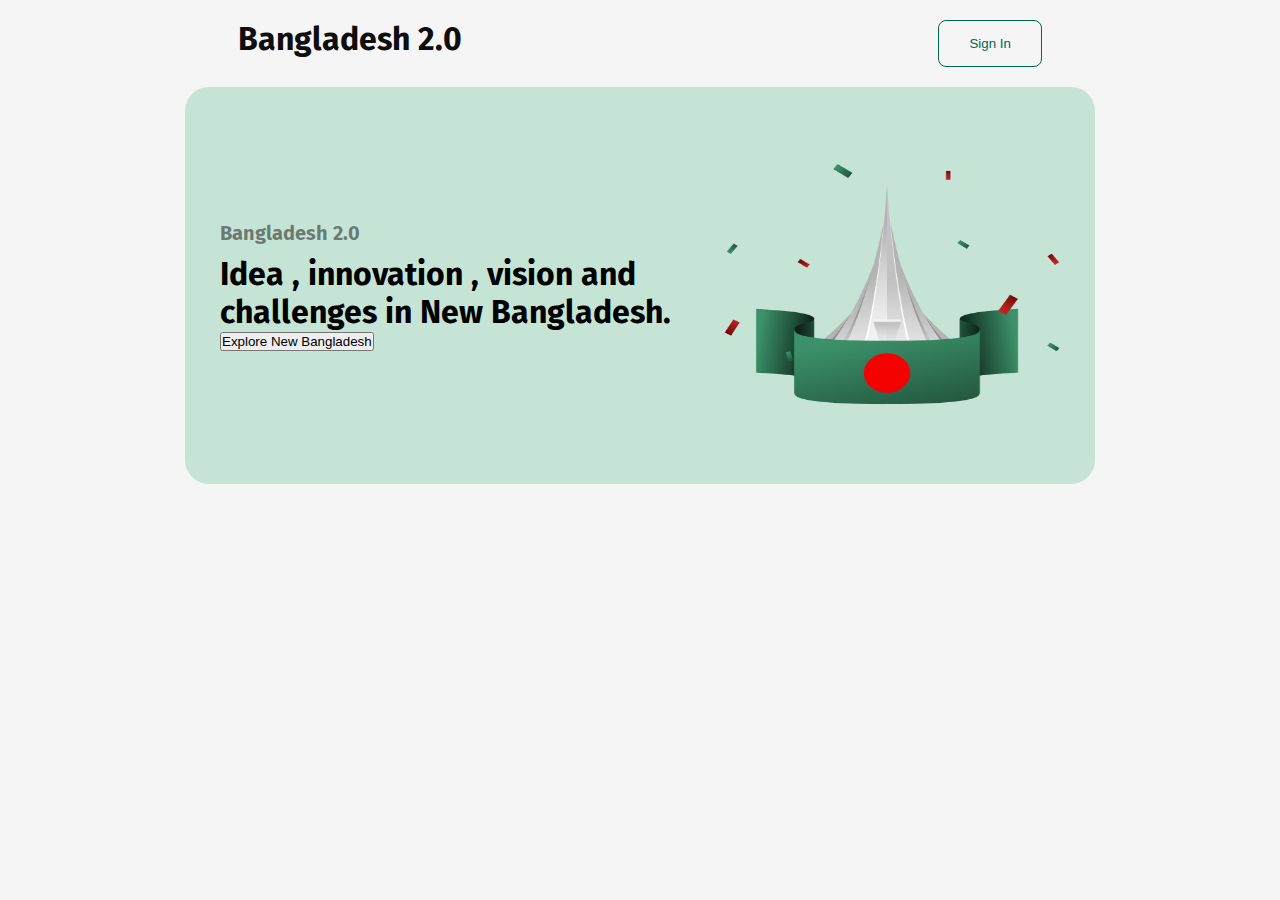
==== File/index.html @ eed5c561 "hero update" ====
<!DOCTYPE html>
<html lang="en">
<head>
  <meta charset="UTF-8">
  <meta name="viewport" content="width=device-width, initial-scale=1.0">
  <title>Bangladesh 2.0</title>
  <link rel="stylesheet" href="style.css">
</head>
<body>
  <nav>
    <div class="myNavbar">
      <h1> Bangladesh 2.0</h1>
      <button>Sign In</button>
    </div>

  </nav>
  <!-- Hero Section  -->
  <section >
    <div class="heromain">
      <!-- Part-1  -->
      <div class="hero_sec1">
        <h4>Bangladesh 2.0</h4>
        <h1>Idea , innovation ,
          vision and challenges in New Bangladesh.</h1>
        <button>Explore New Bangladesh</button>

      </div>
      <!-- Part-2  -->
      <div class="hero_sec2">
        <img class="hero_pic" src="../assets/hero.png" alt="">
      </div>
    </div>
  </section>
</body>
</html>
---- File/style.css ----
@import url('https://fonts.googleapis.com/css2?family=Fira+Sans:ital,wght@0,100;0,200;0,300;0,400;0,500;0,600;1,100;1,200;1,300;1,400;1,500;1,600&display=swap');

*{
  padding: 0px;
  margin: 0px;
}
body{
  background-color: #f5f5f5;
  font-family: "Fira Sans", serif;
}
section{
  margin: 0 auto;
  /* width: 910px;
  height: 400px; */
 
}

.myNavbar{
  display: flex;
  justify-content: space-around;
  flex-wrap: wrap;
  margin-top: 20px;
  margin-bottom: 20px;
}
.myNavbar h1{
  color: #0e0e0e;
  font-family: Fira Sans;
  font-size: 32px;
  font-weight: 700;
  line-height: 38px;
  
}
.myNavbar button{
  color: #006a50;
  background-color: #f5f5f5;
  padding: 15px 30px 15px 30px;
  border: 1px solid #006a50;
  border-radius: 8px;
  box-sizing: border-box;
}
.heromain{
  width: 910px;
  height: 397px;
  background-color: #c6e4d6;
  display: flex;
  margin: 0 auto;
  justify-content: space-around;
  align-items: center;
  border-radius: 24px;
  
}

.hero_sec1{
  padding: 35px;
}
.hero_sec1 h4{
  font-size: 20px;
  margin-bottom: 10px;
  color:#0E0E0E80;
}

.hero_sec2{
  width: ;
  padding-right: 35px;
}

.hero_pic{
  width: 336px;
  height: 240px;
}
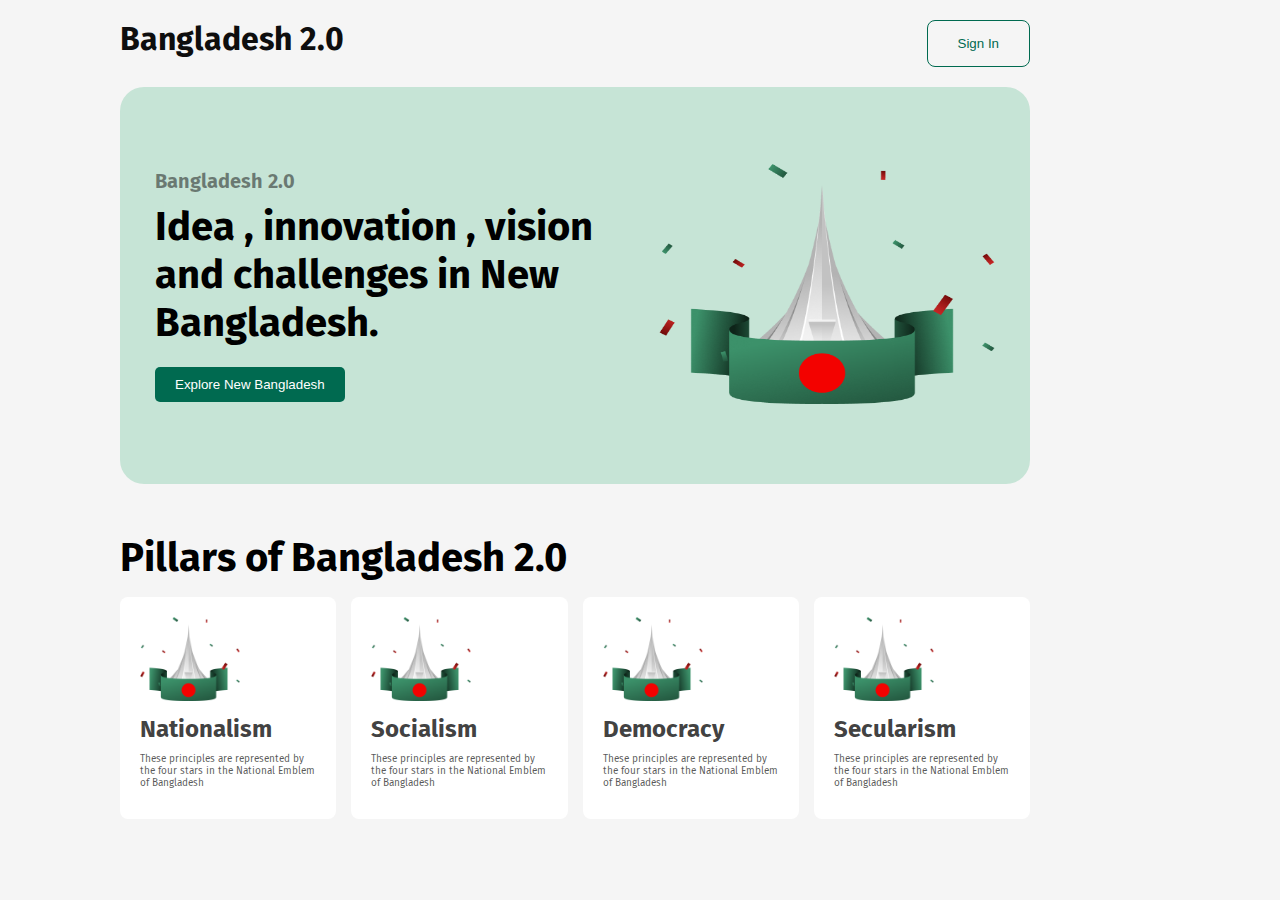
==== commit fbce615c: "Bangladesh Pillars Part Update" ====
--- a/File/index.html
+++ b/File/index.html
@@ -7,7 +7,7 @@
   <link rel="stylesheet" href="style.css">
 </head>
 <body>
-  <nav>
+  <nav class="main">
     <div class="myNavbar">
       <h1> Bangladesh 2.0</h1>
       <button>Sign In</button>
@@ -15,8 +15,8 @@
 
   </nav>
   <!-- Hero Section  -->
-  <section >
-    <div class="heromain">
+  <section class="main" >
+    <div class="hero_main">
       <!-- Part-1  -->
       <div class="hero_sec1">
         <h4>Bangladesh 2.0</h4>
@@ -31,5 +31,34 @@
       </div>
     </div>
   </section>
+   <!-- Pillars of bangladesh  -->
+    <section class="main">
+      <div class="main_pillars">
+        <h1>Pillars of Bangladesh 2.0</h1>
+        <div class="sub_pillars">
+          <div class="pillars1">
+            <div><img class="pillars_img" src="../assets/hero.png" alt=""></div>
+            <h2>Nationalism</h2>
+            <p>These principles are represented by the four stars in the National Emblem of Bangladesh</p>
+          </div>
+          <div class="pillars1">
+            <div><img class="pillars_img" src="../assets/hero.png" alt=""></div>
+            <h2>Socialism</h2>
+            <p>These principles are represented by the four stars in the National Emblem of Bangladesh</p>
+          </div>
+          <div class="pillars1">
+            <div><img class="pillars_img" src="../assets/hero.png" alt=""></div>
+            <h2>Democracy</h2>
+            <p>These principles are represented by the four stars in the National Emblem of Bangladesh</p>
+          </div>
+          <div class="pillars1">
+            <div><img class="pillars_img" src="../assets/hero.png" alt=""></div>
+            <h2>Secularism</h2>
+            <p>These principles are represented by the four stars in the National Emblem of Bangladesh</p>
+          </div>
+        </div>
+      </div>
+      
+    </section>
 </body>
 </html>--- a/File/style.css
+++ b/File/style.css
@@ -4,24 +4,26 @@
   padding: 0px;
   margin: 0px;
 }
+
 body{
   background-color: #f5f5f5;
   font-family: "Fira Sans", serif;
 }
-section{
-  margin: 0 auto;
-  /* width: 910px;
-  height: 400px; */
- 
+.main{
+  width: 910px;
+  height: auto;
+  margin-left: 120px;
+  margin-right: 120px;
 }
-
+/* Navbar aria */
 .myNavbar{
   display: flex;
-  justify-content: space-around;
+  justify-content: space-between;
   flex-wrap: wrap;
   margin-top: 20px;
   margin-bottom: 20px;
 }
+
 .myNavbar h1{
   color: #0e0e0e;
   font-family: Fira Sans;
@@ -30,6 +32,7 @@
   line-height: 38px;
   
 }
+
 .myNavbar button{
   color: #006a50;
   background-color: #f5f5f5;
@@ -38,7 +41,8 @@
   border-radius: 8px;
   box-sizing: border-box;
 }
-.heromain{
+/* Hero aria */
+.hero_main{
   width: 910px;
   height: 397px;
   background-color: #c6e4d6;
@@ -53,18 +57,76 @@
 .hero_sec1{
   padding: 35px;
 }
+
 .hero_sec1 h4{
   font-size: 20px;
   margin-bottom: 10px;
   color:#0E0E0E80;
 }
 
+.hero_sec1 h1{
+font-size: 40px;
+margin-bottom: 20px;
+}
+
+.hero_sec1 button{
+  padding: 10px 20px 10px 20px;
+  color: white;
+  background-color: #006A50;
+  border: none;
+  border-radius: 5px;
+}
+
 .hero_sec2{
-  width: ;
   padding-right: 35px;
 }
 
 .hero_pic{
   width: 336px;
   height: 240px;
+}
+/* Hero aria */
+.main_pillars{
+  margin-top:50px;
+  margin-bottom: 20px;
+  
+
+}
+.main_pillars h1{
+  font-size: 40px;
+  
+  /* margin-left: 232px; */
+
+}
+.pillars1{
+  background-color: #ffffff;
+  border-radius: 8px;
+  margin-top: 15px;
+  margin-bottom: 15px;
+  padding: 20px;
+ 
+}
+.pillars1 p{
+  color: rgba(14, 14, 14, 0.7);
+  font-size: 10px;
+  margin-bottom: 10px;
+  margin-top: 10px;
+  margin-bottom: 10px;
+}
+.pillars1 h2{
+  color: rgba(14, 14, 14, 0.8);
+  margin-bottom: 10px;
+  margin-top: 10px;
+}
+.pillars_img{
+  width: 100px;
+  height: auto;
+
+}
+.sub_pillars{
+  display: flex;
+  gap: 15px;
+  justify-content: center;
+  align-items: center ;
+  margin: 0 auto;
 }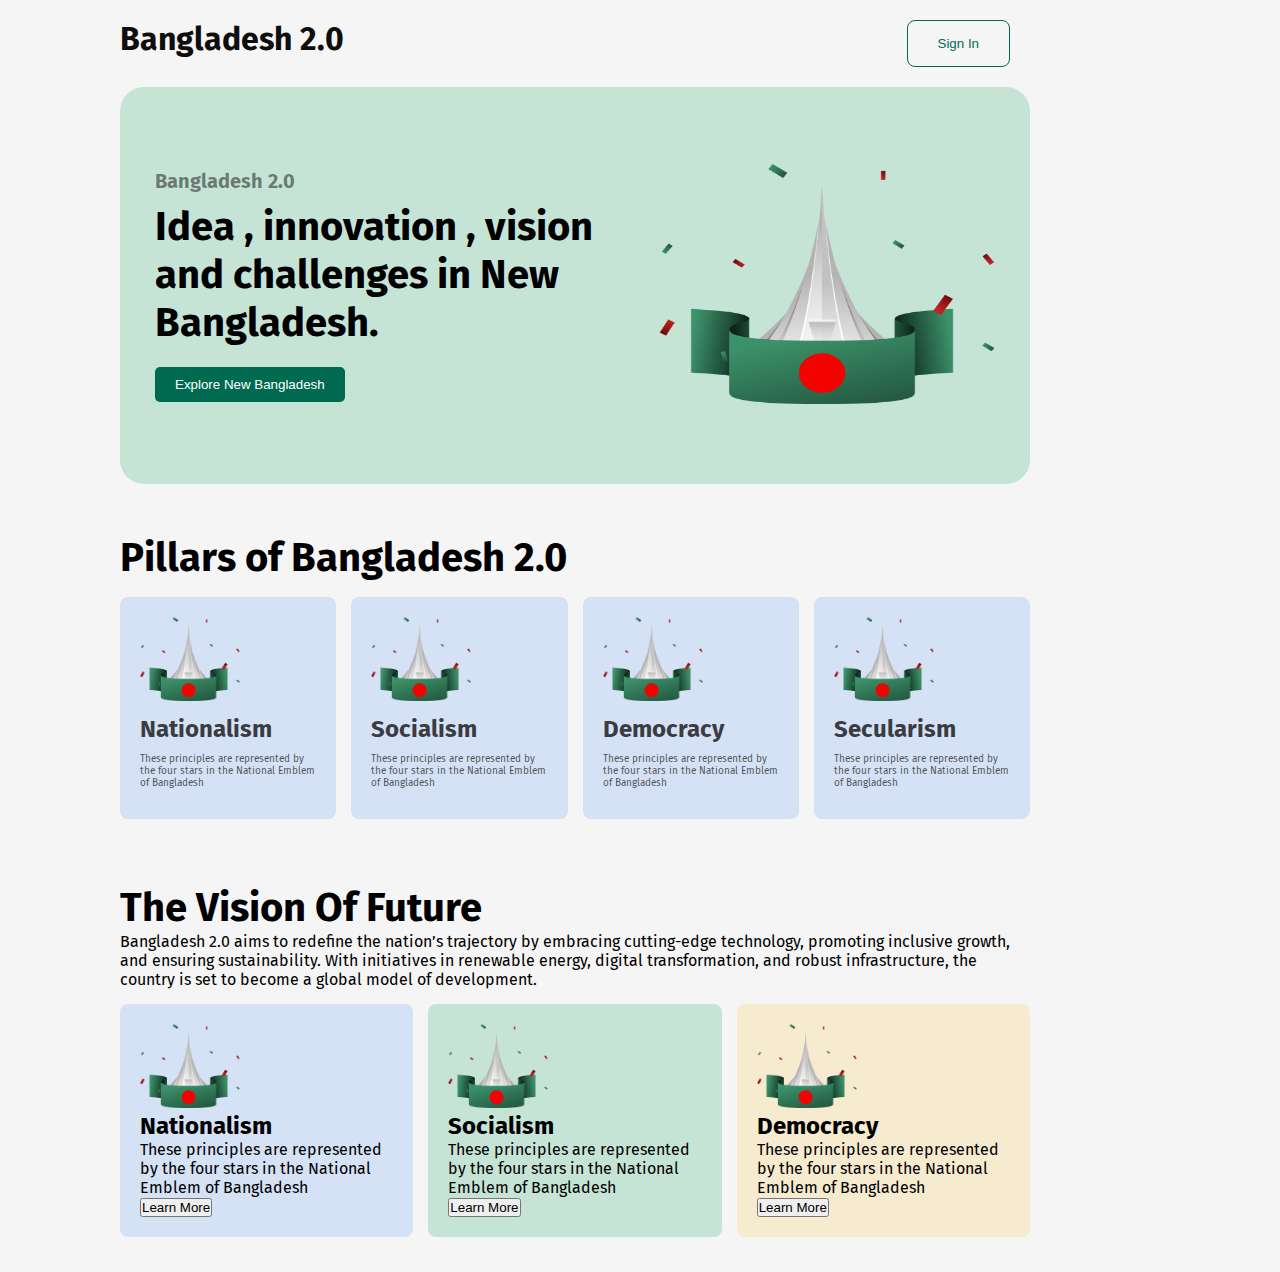
==== commit 67e351e1: "hover effect update" ====
--- a/File/index.html
+++ b/File/index.html
@@ -1,64 +1,129 @@
 <!DOCTYPE html>
 <html lang="en">
-<head>
-  <meta charset="UTF-8">
-  <meta name="viewport" content="width=device-width, initial-scale=1.0">
-  <title>Bangladesh 2.0</title>
-  <link rel="stylesheet" href="style.css">
-</head>
-<body>
-  <nav class="main">
-    <div class="myNavbar">
-      <h1> Bangladesh 2.0</h1>
-      <button>Sign In</button>
-    </div>
-
-  </nav>
-  <!-- Hero Section  -->
-  <section class="main" >
-    <div class="hero_main">
-      <!-- Part-1  -->
-      <div class="hero_sec1">
-        <h4>Bangladesh 2.0</h4>
-        <h1>Idea , innovation ,
-          vision and challenges in New Bangladesh.</h1>
-        <button>Explore New Bangladesh</button>
-
+  <head>
+    <meta charset="UTF-8" />
+    <meta name="viewport" content="width=device-width, initial-scale=1.0" />
+    <title>Bangladesh 2.0</title>
+    <link rel="stylesheet" href="style.css" />
+  </head>
+  <body>
+    <!-- Nav Section  -->
+    <nav class="main">
+      <div class="myNavbar">
+        <h1>Bangladesh 2.0</h1>
+        <button class="hover1">Sign In</button>
       </div>
-      <!-- Part-2  -->
-      <div class="hero_sec2">
-        <img class="hero_pic" src="../assets/hero.png" alt="">
+    </nav>
+    <!-- Hero Section  -->
+    <section class="main">
+      <div class="hero_main">
+        <!-- Part-1  -->
+        <div class="hero_sec1">
+          <h4>Bangladesh 2.0</h4>
+          <h1>Idea , innovation , vision and challenges in New Bangladesh.</h1>
+          <button class="hover2">Explore New Bangladesh</button>
+        </div>
+        <!-- Part-2  -->
+        <div class="hero_sec2">
+          <img class="hero_pic" src="../assets/hero.png" alt="" />
+        </div>
       </div>
-    </div>
-  </section>
-   <!-- Pillars of bangladesh  -->
+    </section>
+    <!-- Pillars of bangladesh  -->
     <section class="main">
       <div class="main_pillars">
         <h1>Pillars of Bangladesh 2.0</h1>
         <div class="sub_pillars">
           <div class="pillars1">
-            <div><img class="pillars_img" src="../assets/hero.png" alt=""></div>
+            <div>
+              <img class="pillars_img" src="../assets/hero.png" alt="" />
+            </div>
             <h2>Nationalism</h2>
-            <p>These principles are represented by the four stars in the National Emblem of Bangladesh</p>
+            <p>
+              These principles are represented by the four stars in the National
+              Emblem of Bangladesh
+            </p>
           </div>
           <div class="pillars1">
-            <div><img class="pillars_img" src="../assets/hero.png" alt=""></div>
+            <div>
+              <img class="pillars_img" src="../assets/hero.png" alt="" />
+            </div>
             <h2>Socialism</h2>
-            <p>These principles are represented by the four stars in the National Emblem of Bangladesh</p>
+            <p>
+              These principles are represented by the four stars in the National
+              Emblem of Bangladesh
+            </p>
           </div>
           <div class="pillars1">
-            <div><img class="pillars_img" src="../assets/hero.png" alt=""></div>
+            <div>
+              <img class="pillars_img" src="../assets/hero.png" alt="" />
+            </div>
             <h2>Democracy</h2>
-            <p>These principles are represented by the four stars in the National Emblem of Bangladesh</p>
+            <p>
+              These principles are represented by the four stars in the National
+              Emblem of Bangladesh
+            </p>
           </div>
           <div class="pillars1">
-            <div><img class="pillars_img" src="../assets/hero.png" alt=""></div>
+            <div>
+              <img class="pillars_img" src="../assets/hero.png" alt="" />
+            </div>
             <h2>Secularism</h2>
-            <p>These principles are represented by the four stars in the National Emblem of Bangladesh</p>
+            <p>
+              These principles are represented by the four stars in the National
+              Emblem of Bangladesh
+            </p>
           </div>
         </div>
       </div>
-      
     </section>
-</body>
-</html>+    <!-- Vision Part of bangladesh  -->
+    <section class="main">
+      <div class="main_pillars">
+        <h1>The Vision Of Future</h1>
+        <p>
+          Bangladesh 2.0 aims to redefine the nation’s trajectory by embracing
+          cutting-edge technology, promoting inclusive growth, and ensuring
+          sustainability. With initiatives in renewable energy, digital
+          transformation, and robust infrastructure, the country is set to
+          become a global model of development.
+        </p>
+        <div class="sub_pillars">
+          <div class="pillars2">
+            <div>
+              <img class="pillars_img" src="../assets/hero.png" alt="" />
+            </div>
+            <h2>Nationalism</h2>
+            <p>
+              These principles are represented by the four stars in the National
+              Emblem of Bangladesh
+            </p>
+            <button>Learn More</button>
+          </div>
+          <div class="pillars3">
+            <div>
+              <img class="pillars_img" src="../assets/hero.png" alt="" />
+            </div>
+            <h2>Socialism</h2>
+            <p>
+              These principles are represented by the four stars in the National
+              Emblem of Bangladesh
+            </p>
+            <button>Learn More</button>
+          </div>
+          <div class="pillars4">
+            <div>
+              <img class="pillars_img" src="../assets/hero.png" alt="" />
+            </div>
+            <h2>Democracy</h2>
+            <p>
+              These principles are represented by the four stars in the National
+              Emblem of Bangladesh
+            </p>
+            <button>Learn More</button>
+          </div>
+        </div>
+      </div>
+    </section>
+  </body>
+</html>
--- a/File/style.css
+++ b/File/style.css
@@ -10,8 +10,8 @@
   font-family: "Fira Sans", serif;
 }
 .main{
-  width: 910px;
-  height: auto;
+  max-width: 910px;
+  /* height: auto; */
   margin-left: 120px;
   margin-right: 120px;
 }
@@ -22,6 +22,7 @@
   flex-wrap: wrap;
   margin-top: 20px;
   margin-bottom: 20px;
+  padding: 0  20px 0  0;
 }
 
 .myNavbar h1{
@@ -76,6 +77,18 @@
   border: none;
   border-radius: 5px;
 }
+.hover1:hover{
+  background-color: #04AA6D;
+  color: white;
+  cursor: pointer;
+  transition-duration: 0.4s;
+}
+.hover2:hover{
+  background-color: #008CBA;
+  color:white;
+  cursor: pointer;
+  transition-duration: 0.4s;
+}
 
 .hero_sec2{
   padding-right: 35px;
@@ -85,26 +98,42 @@
   width: 336px;
   height: 240px;
 }
-/* Hero aria */
+/* Vision aria */
 .main_pillars{
   margin-top:50px;
   margin-bottom: 20px;
-  
-
 }
 .main_pillars h1{
   font-size: 40px;
-  
-  /* margin-left: 232px; */
-
 }
 .pillars1{
-  background-color: #ffffff;
+  background-color: rgba(84, 144, 245, 0.2);
   border-radius: 8px;
   margin-top: 15px;
   margin-bottom: 15px;
   padding: 20px;
  
+}
+.pillars2{
+  background-color: rgba(84, 144, 245, 0.2);
+  border-radius: 8px;
+  margin-top: 15px;
+  margin-bottom: 15px;
+  padding: 20px;
+}
+.pillars3{
+  background-color: rgb(198, 228, 214);
+  border-radius: 8px;
+  margin-top: 15px;
+  margin-bottom: 15px;
+  padding: 20px;
+}
+.pillars4{
+  background-color: rgb(247, 235, 207);
+  border-radius: 8px;
+  margin-top: 15px;
+  margin-bottom: 15px;
+  padding: 20px;
 }
 .pillars1 p{
   color: rgba(14, 14, 14, 0.7);
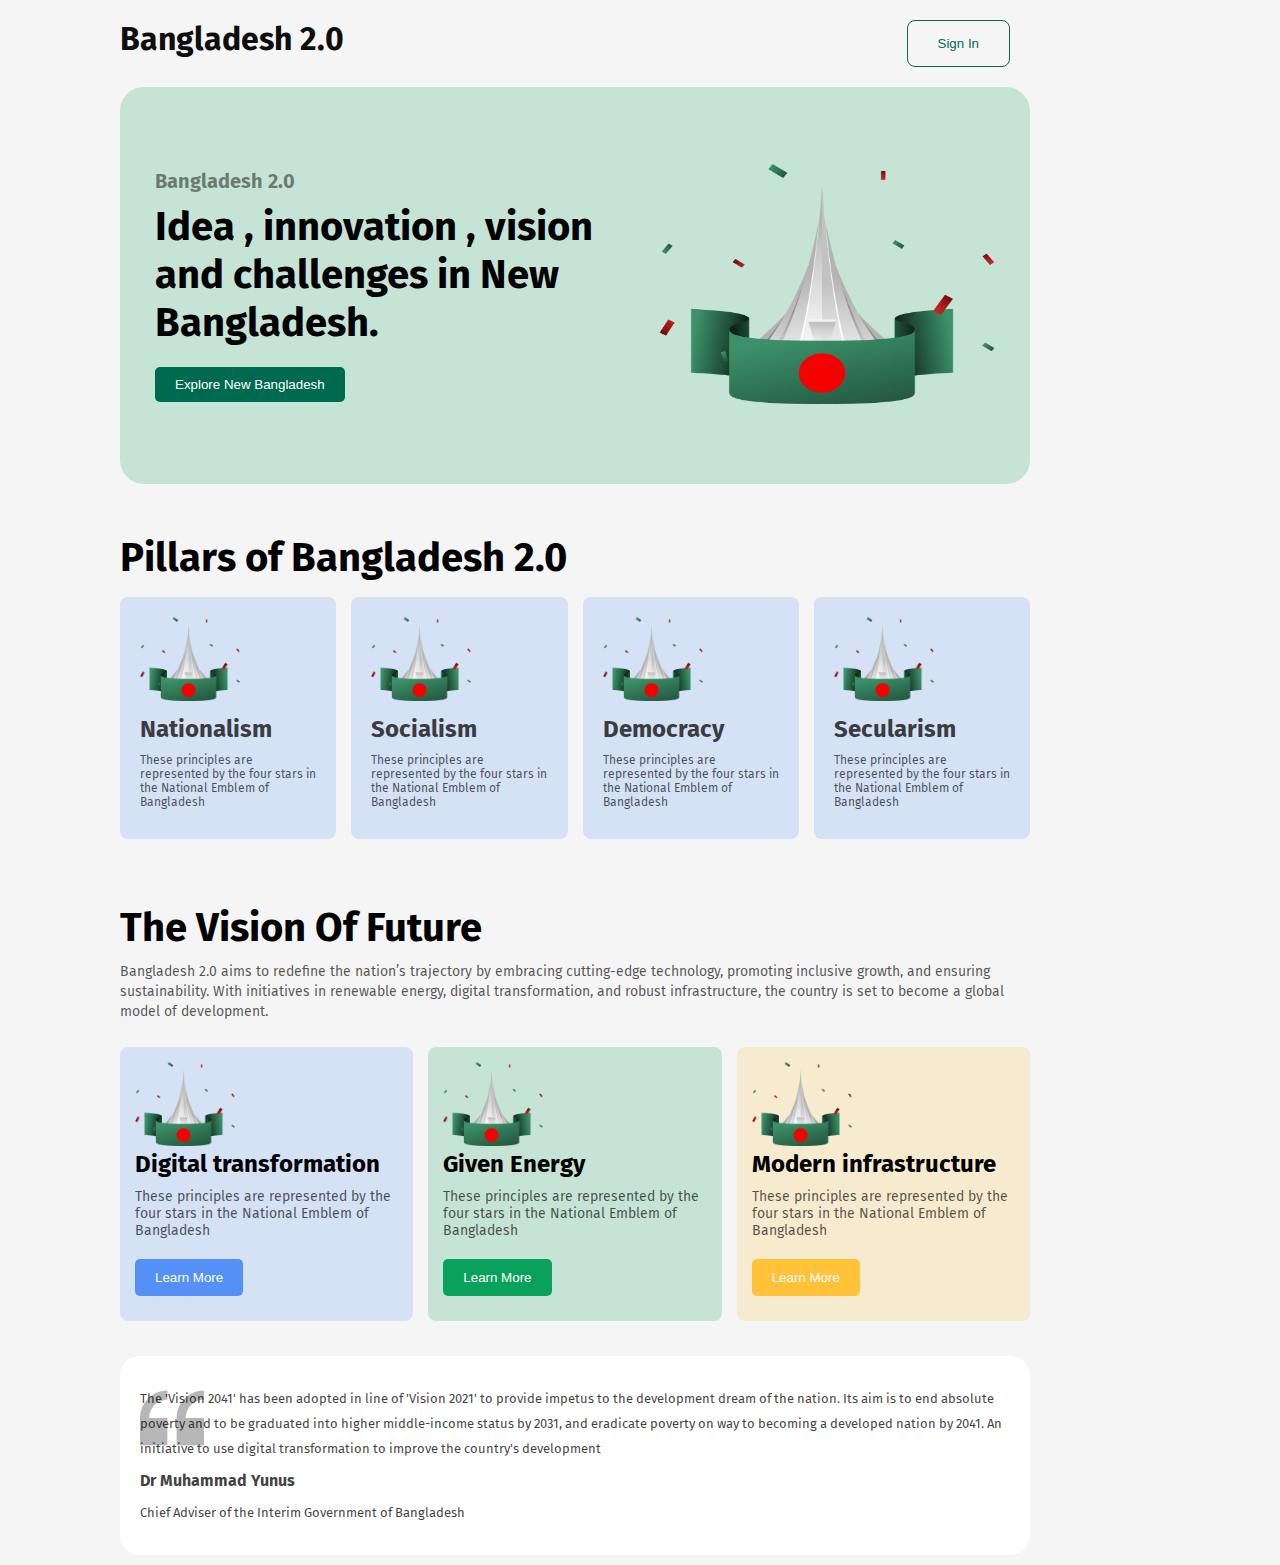
==== commit 075cd83c: "Quatiaion section update" ====
--- a/File/index.html
+++ b/File/index.html
@@ -81,7 +81,7 @@
     <section class="main">
       <div class="main_pillars">
         <h1>The Vision Of Future</h1>
-        <p>
+        <p class="pera">
           Bangladesh 2.0 aims to redefine the nation’s trajectory by embracing
           cutting-edge technology, promoting inclusive growth, and ensuring
           sustainability. With initiatives in renewable energy, digital
@@ -93,37 +93,49 @@
             <div>
               <img class="pillars_img" src="../assets/hero.png" alt="" />
             </div>
-            <h2>Nationalism</h2>
+            <h2>Digital transformation</h2>
             <p>
               These principles are represented by the four stars in the National
               Emblem of Bangladesh
             </p>
-            <button>Learn More</button>
+            <button class="btn2 hover3">Learn More</button>
           </div>
           <div class="pillars3">
             <div>
               <img class="pillars_img" src="../assets/hero.png" alt="" />
             </div>
-            <h2>Socialism</h2>
+            <h2>Given Energy</h2>
             <p>
               These principles are represented by the four stars in the National
               Emblem of Bangladesh
             </p>
-            <button>Learn More</button>
+            <button class="btn3 hover4">Learn More</button>
           </div>
           <div class="pillars4">
             <div>
               <img class="pillars_img" src="../assets/hero.png" alt="" />
             </div>
-            <h2>Democracy</h2>
+            <h2>Modern infrastructure</h2>
             <p>
               These principles are represented by the four stars in the National
               Emblem of Bangladesh
             </p>
-            <button>Learn More</button>
+            <button class="btn4 hover5">Learn More</button>
           </div>
         </div>
       </div>
     </section>
+    <!-- Comment Part -->
+     <section class="main">
+      <div class="whitespace">
+        <div class="quatation">
+          <p>The 'Vision 2041' has been adopted in line of 'Vision 2021' to provide impetus to the development dream of the nation. Its aim is to end absolute poverty and to be graduated into higher middle-income status by 2031, and eradicate poverty on way to becoming a developed nation by 2041. An initiative to use digital transformation to improve the country's development</p>
+          <h3>Dr Muhammad Yunus</h3>
+          <p>Chief Adviser of the Interim Government of Bangladesh </p>
+        </div>
+      </div>
+      
+
+     </section>
   </body>
 </html>
--- a/File/style.css
+++ b/File/style.css
@@ -89,6 +89,24 @@
   cursor: pointer;
   transition-duration: 0.4s;
 }
+.hover3:hover{
+  background-color: #139907;
+  color:white;
+  cursor: pointer;
+  transition-duration: 0.4s;
+}
+.hover4:hover{
+  background-color: #7e09ed;
+  color:white;
+  cursor: pointer;
+  transition-duration: 0.4s;
+}
+.hover5:hover{
+  background-color: #a0e708;
+  color:white;
+  cursor: pointer;
+  transition-duration: 0.4s;
+}
 
 .hero_sec2{
   padding-right: 35px;
@@ -119,25 +137,47 @@
   border-radius: 8px;
   margin-top: 15px;
   margin-bottom: 15px;
-  padding: 20px;
+  padding: 15px;
 }
 .pillars3{
   background-color: rgb(198, 228, 214);
   border-radius: 8px;
   margin-top: 15px;
   margin-bottom: 15px;
-  padding: 20px;
+  padding: 15px;
 }
 .pillars4{
   background-color: rgb(247, 235, 207);
   border-radius: 8px;
   margin-top: 15px;
   margin-bottom: 15px;
-  padding: 20px;
-}
+  padding: 15px;
+}
+.pillars4 p{
+  color: rgba(14, 14, 14, 0.7);
+  font-size: 14px;
+  margin-bottom: 10px;
+  margin-top: 10px;
+  margin-bottom: 10px;
+}
+.pillars2 p{
+  color: rgba(14, 14, 14, 0.7);
+  font-size: 14px;
+  margin-bottom: 10px;
+  margin-top: 10px;
+  margin-bottom: 10px;
+}
+.pillars3 p{
+  color: rgba(14, 14, 14, 0.7);
+  font-size: 14px;
+  margin-bottom: 10px;
+  margin-top: 10px;
+  margin-bottom: 10px;
+}
+
 .pillars1 p{
   color: rgba(14, 14, 14, 0.7);
-  font-size: 10px;
+  font-size: 12px;
   margin-bottom: 10px;
   margin-top: 10px;
   margin-bottom: 10px;
@@ -158,4 +198,65 @@
   justify-content: center;
   align-items: center ;
   margin: 0 auto;
+}
+.pera{
+  color:rgba(14, 14, 14, 0.7);
+  font-size: 14px;
+  line-height: 20px;
+  margin-top: 10px;
+  margin-bottom: 10px;
+  
+}
+.btn3{
+  background-color: #09a15c;
+  color: white;
+  padding: 11px 20px 11px 20px;
+  border: none;
+  border-radius: 5px;
+  margin-top: 10px;
+  margin-bottom: 10px;
+}
+.btn2{
+  background-color: #5490f5;
+  color: white;
+  padding: 11px 20px 11px 20px;
+  border: none;
+  border-radius: 5px;
+  margin-top: 10px;
+  margin-bottom: 10px;
+}
+.btn4{
+  background-color: #ffc239;
+  color: white;
+  padding: 11px 20px 11px 20px;
+  border: none;
+  border-radius: 5px;
+  margin-top: 10px;
+  margin-bottom: 10px;
+}
+.whitespace{
+  background-color: white;
+  padding: 20px;
+  border-radius: 20px;
+  margin-bottom: 10px;
+  margin-top: 10px;
+}
+.quatation{
+  background-image: url('../assets/quote-bg.png');
+  background-repeat: no-repeat;
+  
+  
+}
+.quatation p{
+  color: rgba(14, 14, 14, 0.8);
+  font-size: 13px;
+  margin-top: 10px;
+  margin-bottom: 10px;
+  line-height: 25px;
+}
+.quatation h3{
+  color: rgba(14, 14, 14, 0.8);
+  font-size: 16px;
+  margin-top: 10px;
+  margin-bottom: 10px;
 }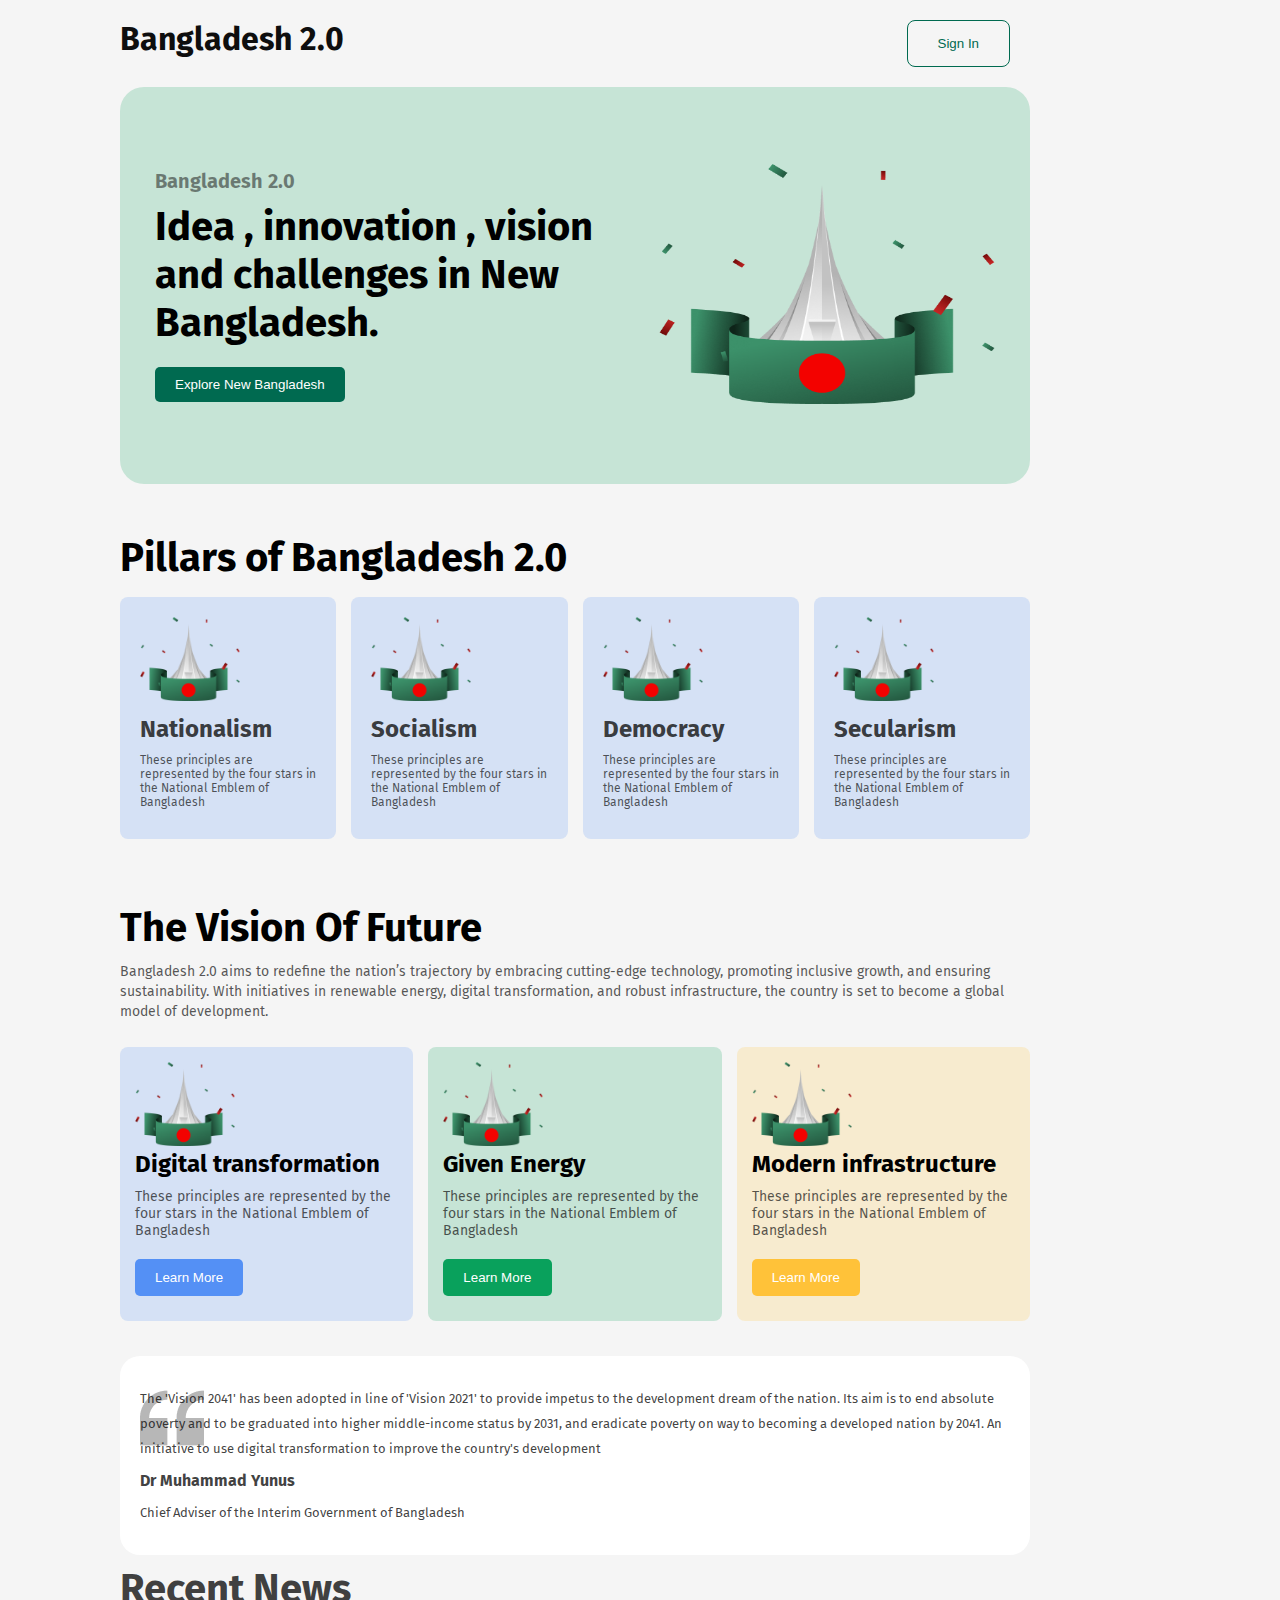
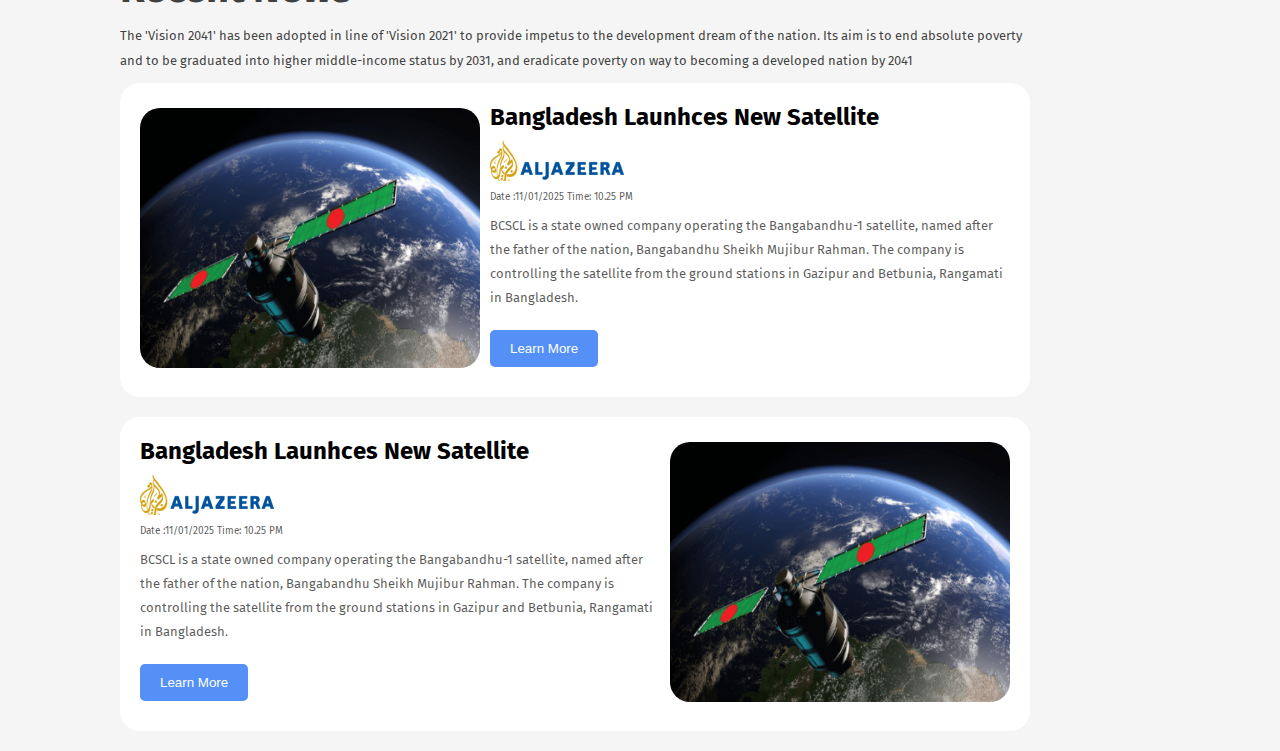
==== commit f3c16545: "recent section update" ====
--- a/File/index.html
+++ b/File/index.html
@@ -137,5 +137,45 @@
       
 
      </section>
+     <!-- Recent News Part -->
+      <section class="main">
+        <div class="recent">
+          <h1>Recent News</h1>
+          <p>The 'Vision 2041' has been adopted in line of 'Vision 2021' to provide impetus to the development dream of the nation. Its aim is to end absolute poverty and to be graduated into higher middle-income status by 2031, and eradicate poverty on way to becoming a developed nation by 2041</p>
+        </div>
+        <div class="Satellite">
+          <div>
+            <img class="stimg" src="../assets/satelite.png" alt="">
+          </div>
+          <div>
+             <h2>Bangladesh Launhces New Satellite</h2>
+             <div>
+              <img src="../assets/al-jazeera.png" alt="">
+             </div>
+             <span>Date :11/01/2025 Time: 10.25 PM</span>
+             <p> BCSCL is a state owned company operating the Bangabandhu-1 satellite, named after the father of the nation, Bangabandhu Sheikh Mujibur Rahman. The company is controlling the satellite from the ground stations in Gazipur and Betbunia, Rangamati in Bangladesh.</p>
+             <button class="btn2 hover3">Learn More</button>
+          </div>
+        </div>
+        <div class="Satellite">
+          
+          <div>
+             <h2>Bangladesh Launhces New Satellite</h2>
+             <div>
+              <img src="../assets/al-jazeera.png" alt="">
+             </div>
+             <span>Date :11/01/2025 Time: 10.25 PM</span>
+             <p> BCSCL is a state owned company operating the Bangabandhu-1 satellite, named after the father of the nation, Bangabandhu Sheikh Mujibur Rahman. The company is controlling the satellite from the ground stations in Gazipur and Betbunia, Rangamati in Bangladesh.</p>
+             <button class="btn2 hover3">Learn More</button>
+          </div>
+          <div>
+            <img class="stimg" src="../assets/satelite.png" alt="">
+          </div>
+        </div>
+      </section>
+       <!-- Donate Part -->
+        <section class="main">
+
+        </section>
   </body>
 </html>
--- a/File/style.css
+++ b/File/style.css
@@ -244,19 +244,69 @@
 .quatation{
   background-image: url('../assets/quote-bg.png');
   background-repeat: no-repeat;
+ 
+}
+.quatation p{
+  color: rgba(14, 14, 14, 0.8);
+  font-size: 13px;
+  margin-top: 10px;
+  margin-bottom: 10px;
+  line-height: 25px;
+}
+.quatation h3{
+  color: rgba(14, 14, 14, 0.8);
+  font-size: 16px;
+  margin-top: 10px;
+  margin-bottom: 10px;
+}
+.recent p{
+  color: rgba(14, 14, 14, 0.8);
+  font-size: 13px;
+  margin-top: 10px;
+  margin-bottom: 10px;
+  line-height: 25px;
+}
+.recent h1{
+  color: rgba(14, 14, 14, 0.8);
+  font-size: 40px;
+  margin-top: 10px;
+  margin-bottom: 10px;
+}
+.Satellite{
+  display: flex;
+  justify-content: center;
+  align-items: center;
+  background-color: white;
+  padding: 20px;
+  border-radius: 20px;
+  margin-bottom: 20px;
+  margin-top: 10px;
+  gap: 10px;
+
+}
+.Satellite p{
+  color: rgba(14, 14, 14, 0.7);
+  font-family: Fira Sans;
+  font-size: 13px;
+  font-weight: 400;
+  line-height: 24px;
+  margin-bottom: 10px;
+  margin-top: 10px;
   
-  
-}
-.quatation p{
-  color: rgba(14, 14, 14, 0.8);
-  font-size: 13px;
-  margin-top: 10px;
-  margin-bottom: 10px;
-  line-height: 25px;
-}
-.quatation h3{
-  color: rgba(14, 14, 14, 0.8);
-  font-size: 16px;
-  margin-top: 10px;
+}
+.Satellite span{
+  color: rgba(14, 14, 14, 0.7);
+  font-family: Fira Sans;
+  font-size: 10px;
+  font-weight: 400;
+  margin-bottom: 10px;
+  margin-top: 10px;
+}
+.stimg{
+  width: 340px;
+  height: 260px;
+  border-radius: 20px;
+}
+.Satellite h2{
   margin-bottom: 10px;
 }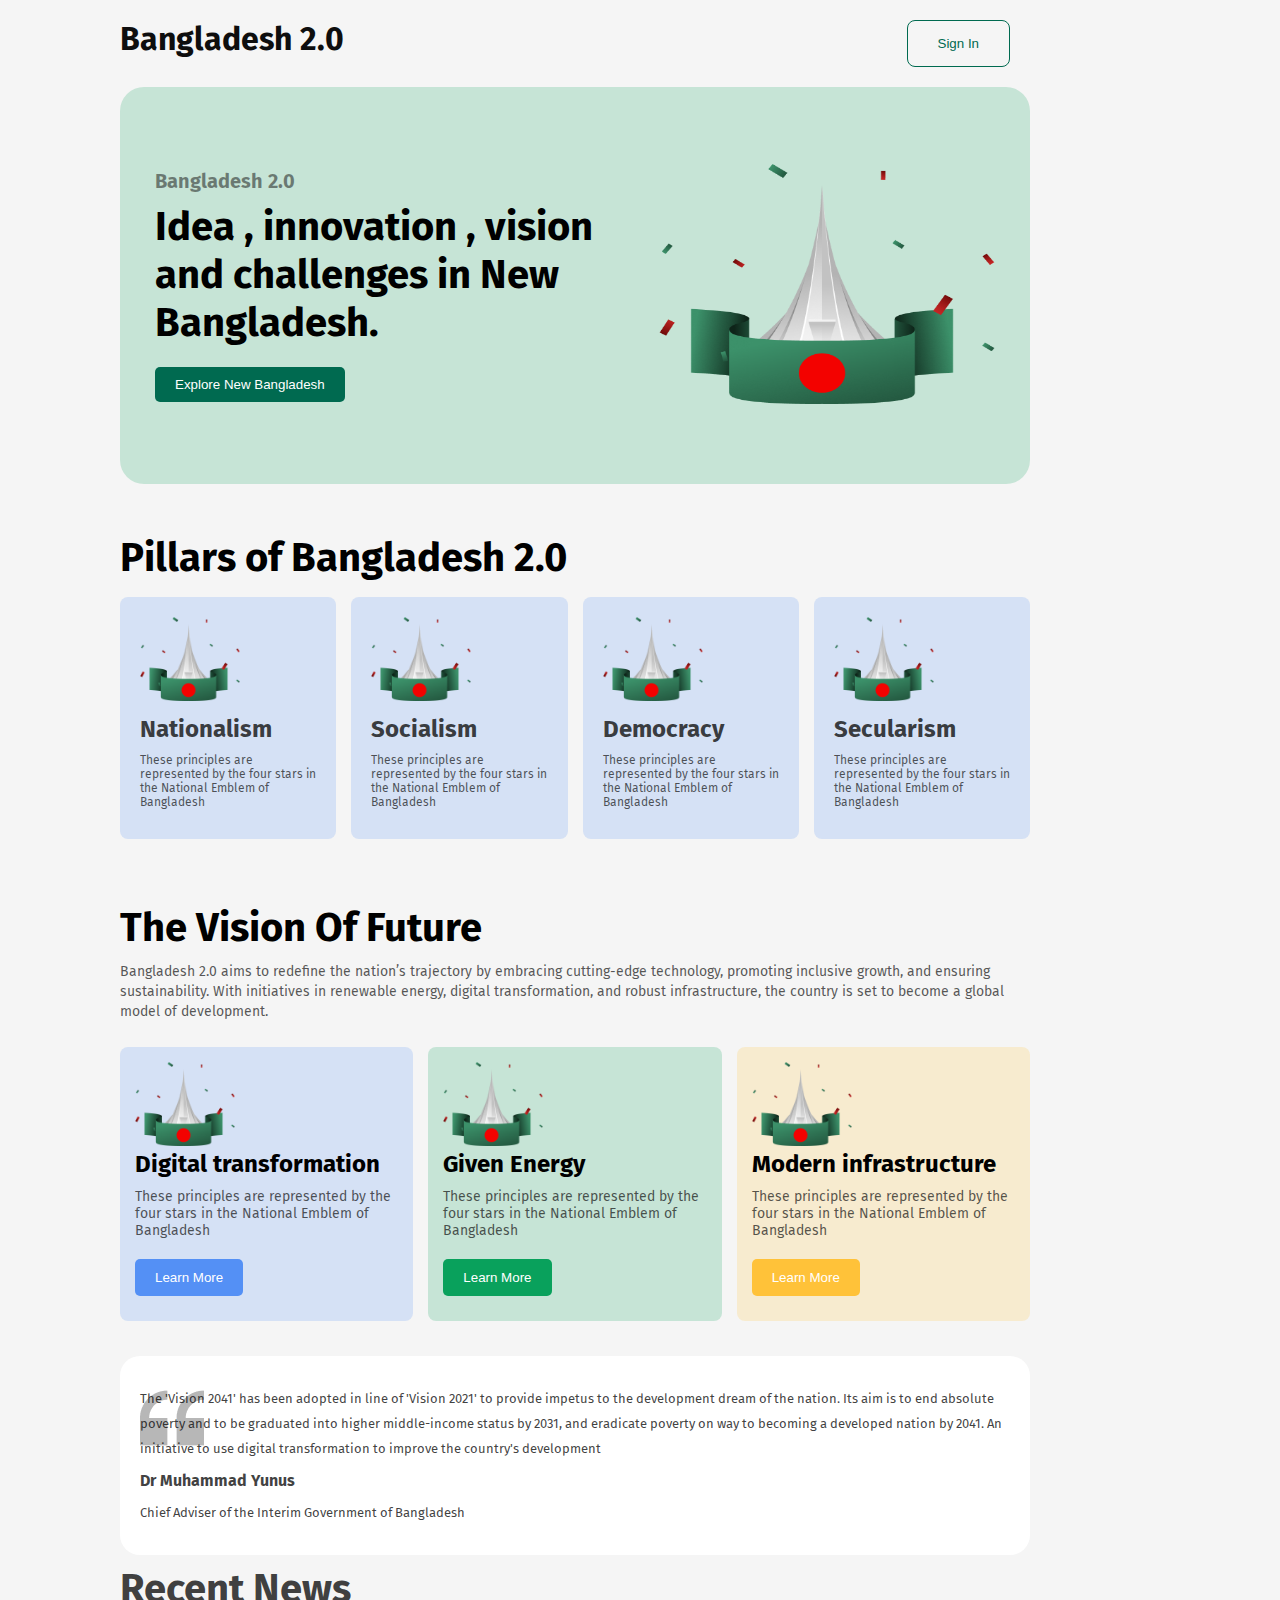
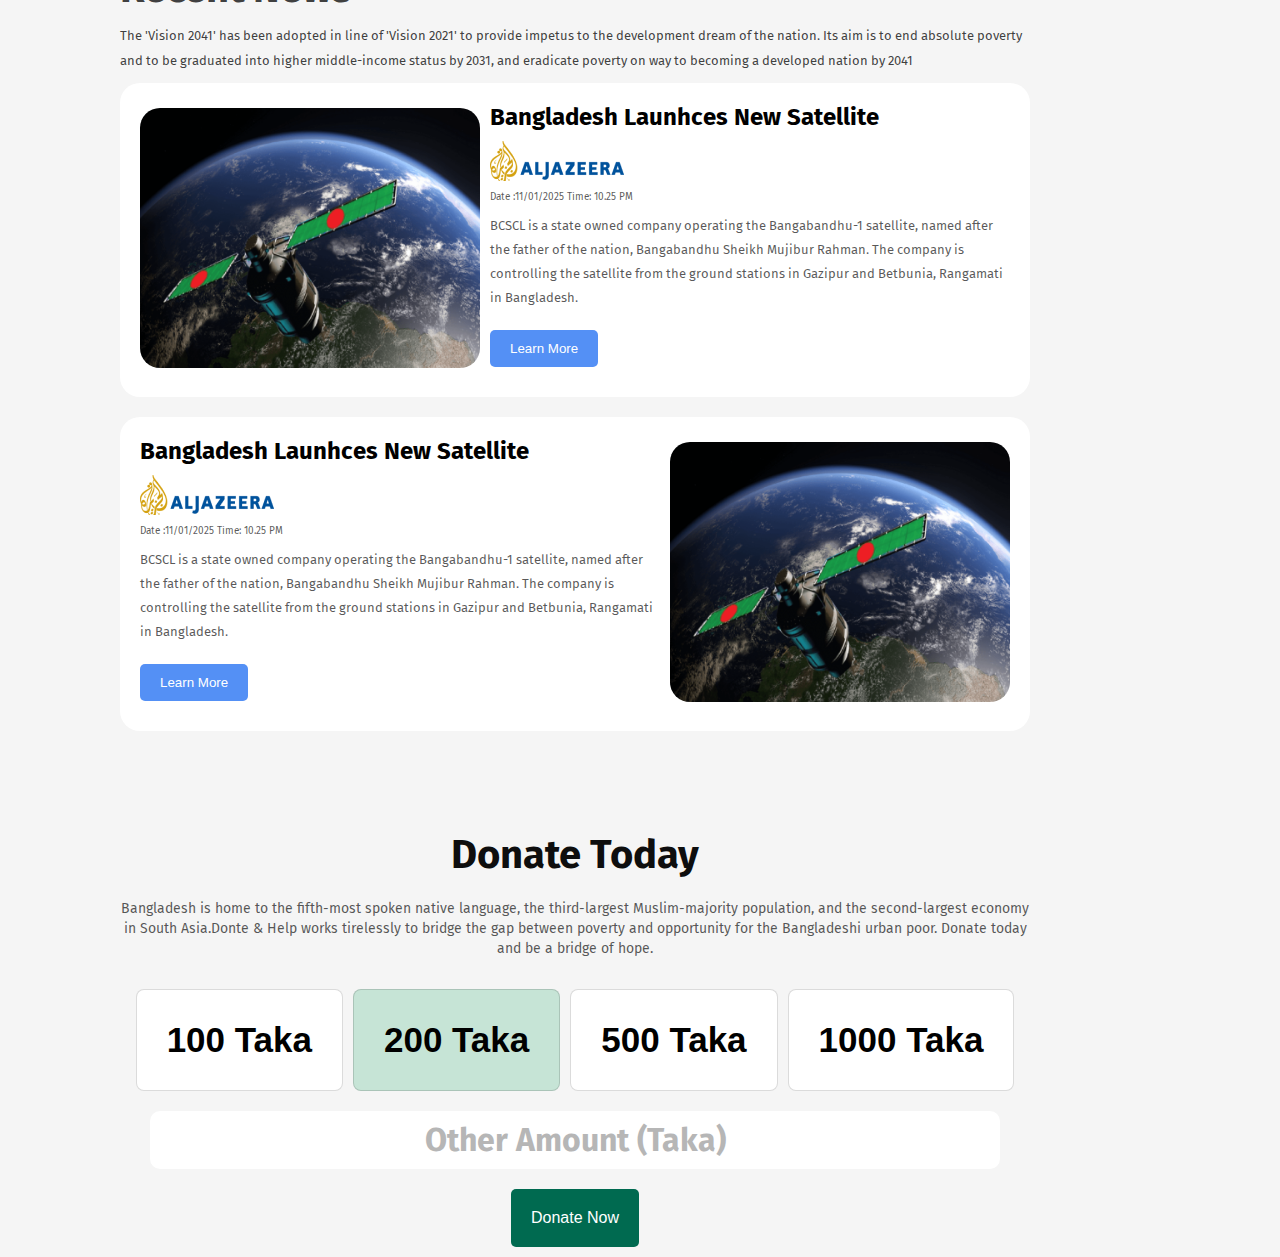
==== commit 86ae9712: "donate section update" ====
--- a/File/index.html
+++ b/File/index.html
@@ -175,7 +175,33 @@
       </section>
        <!-- Donate Part -->
         <section class="main">
-
+          <div class="donate">
+            <h1>Donate Today</h1>
+            <p> Bangladesh is home to the fifth-most spoken native language, the third-largest Muslim-majority population, and the second-largest economy in South Asia.Donte & Help works tirelessly to bridge the gap between poverty and opportunity for the Bangladeshi urban poor. Donate today and be a bridge of hope.</p>
+          </div>
+          <div class="donate_price">
+            <div>
+              <button class="btn5 hover6">100 Taka</button>
+            </div>
+            <div>
+              <button class="btn6 hover6">200 Taka</button>
+            </div>
+            <div>
+              <button class="btn5 hover6">500 Taka</button>
+            </div>
+            <div>
+              <button class="btn5 hover6">1000 Taka</button>
+            </div>
+          </div>
+          <div class="donet_input">
+            <h1>
+              Other Amount (Taka)
+            </h1>
+          </div>
+          <div class="btn7">
+            <button class="btn8 hover3">Donate Now</button>
+          </div>
+          
         </section>
   </body>
 </html>
--- a/File/style.css
+++ b/File/style.css
@@ -244,8 +244,9 @@
 .quatation{
   background-image: url('../assets/quote-bg.png');
   background-repeat: no-repeat;
- 
-}
+
+ }
+
 .quatation p{
   color: rgba(14, 14, 14, 0.8);
   font-size: 13px;
@@ -286,7 +287,6 @@
 }
 .Satellite p{
   color: rgba(14, 14, 14, 0.7);
-  font-family: Fira Sans;
   font-size: 13px;
   font-weight: 400;
   line-height: 24px;
@@ -296,7 +296,6 @@
 }
 .Satellite span{
   color: rgba(14, 14, 14, 0.7);
-  font-family: Fira Sans;
   font-size: 10px;
   font-weight: 400;
   margin-bottom: 10px;
@@ -309,4 +308,85 @@
 }
 .Satellite h2{
   margin-bottom: 10px;
+}
+.donate{
+  text-align: center;
+  margin-top: 100px;
+}
+.donate h1{
+color: #0e0e0e;
+font-family: Fira Sans;
+font-size: 40px;
+font-weight: 700;
+margin-bottom: 20px;
+}
+.donate p{
+color: rgba(14, 14, 14, 0.7);
+font-size: 14px;
+line-height: 20px;
+margin-bottom: 20px;
+
+}
+.btn5{
+  background-color: white;
+  color: black;
+  padding: 11px 20px 11px 20px;
+  font-size: 35px;
+  font-weight: 700;
+  border: 1px solid rgba(14, 14, 14, 0.15);
+  box-sizing: border-box;
+  border-radius: 8px;
+  padding:30px 30px;
+  margin-top: 10px;
+  margin-bottom: 10px;
+}
+.donate_price{
+  display: flex;
+  justify-content: center;
+  align-items: center;
+  gap: 10px;
+  margin-bottom: 10px;
+}
+.btn6{
+  background-color: #C6E4D6;
+  color: black;
+  padding: 11px 20px 11px 20px;
+  font-size: 35px;
+  font-weight: 700;
+  border: 1px solid rgba(14, 14, 14, 0.15);
+  box-sizing: border-box;
+  border-radius: 8px;
+  padding:30px 30px;
+  margin-top: 10px;
+  margin-bottom: 10px;
+}
+.donet_input{
+  background-color: white;
+  width: 850px;
+  height: auto;
+  border-radius: 10px;
+  display: flex;
+  margin: 0 auto;
+  justify-content: center;
+  align-items: center;
+}
+.donet_input h1 {
+  text-align: center;
+  padding: 10px;
+  color:#b6b6b6;
+}
+.btn7{
+  display: flex;
+  justify-content: center;
+  align-items: center;
+}
+.btn8{
+  background-color: #006A50;
+  color: white;
+  font-size: 16px;
+  padding:20px 20px;
+  border: none;
+  border-radius: 5px;
+  margin-top: 20px;
+  margin-bottom: 10px;
 }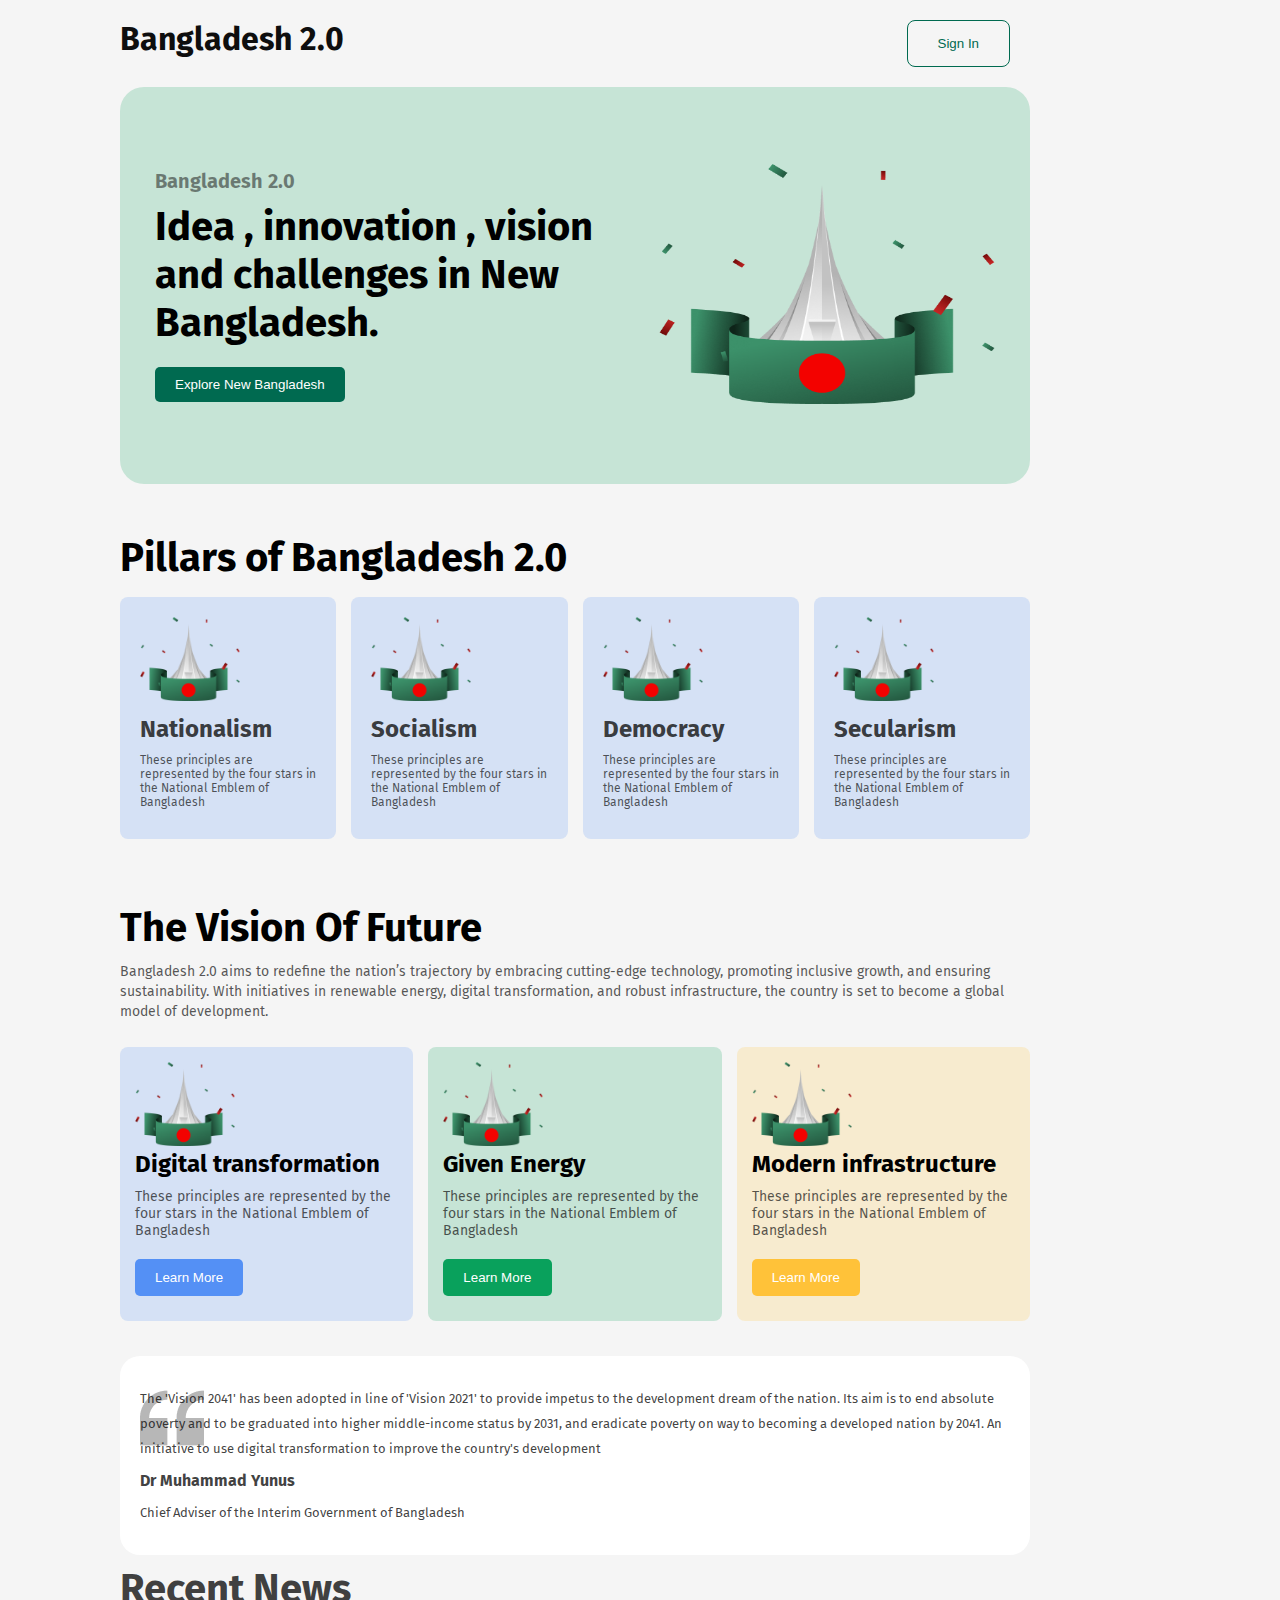
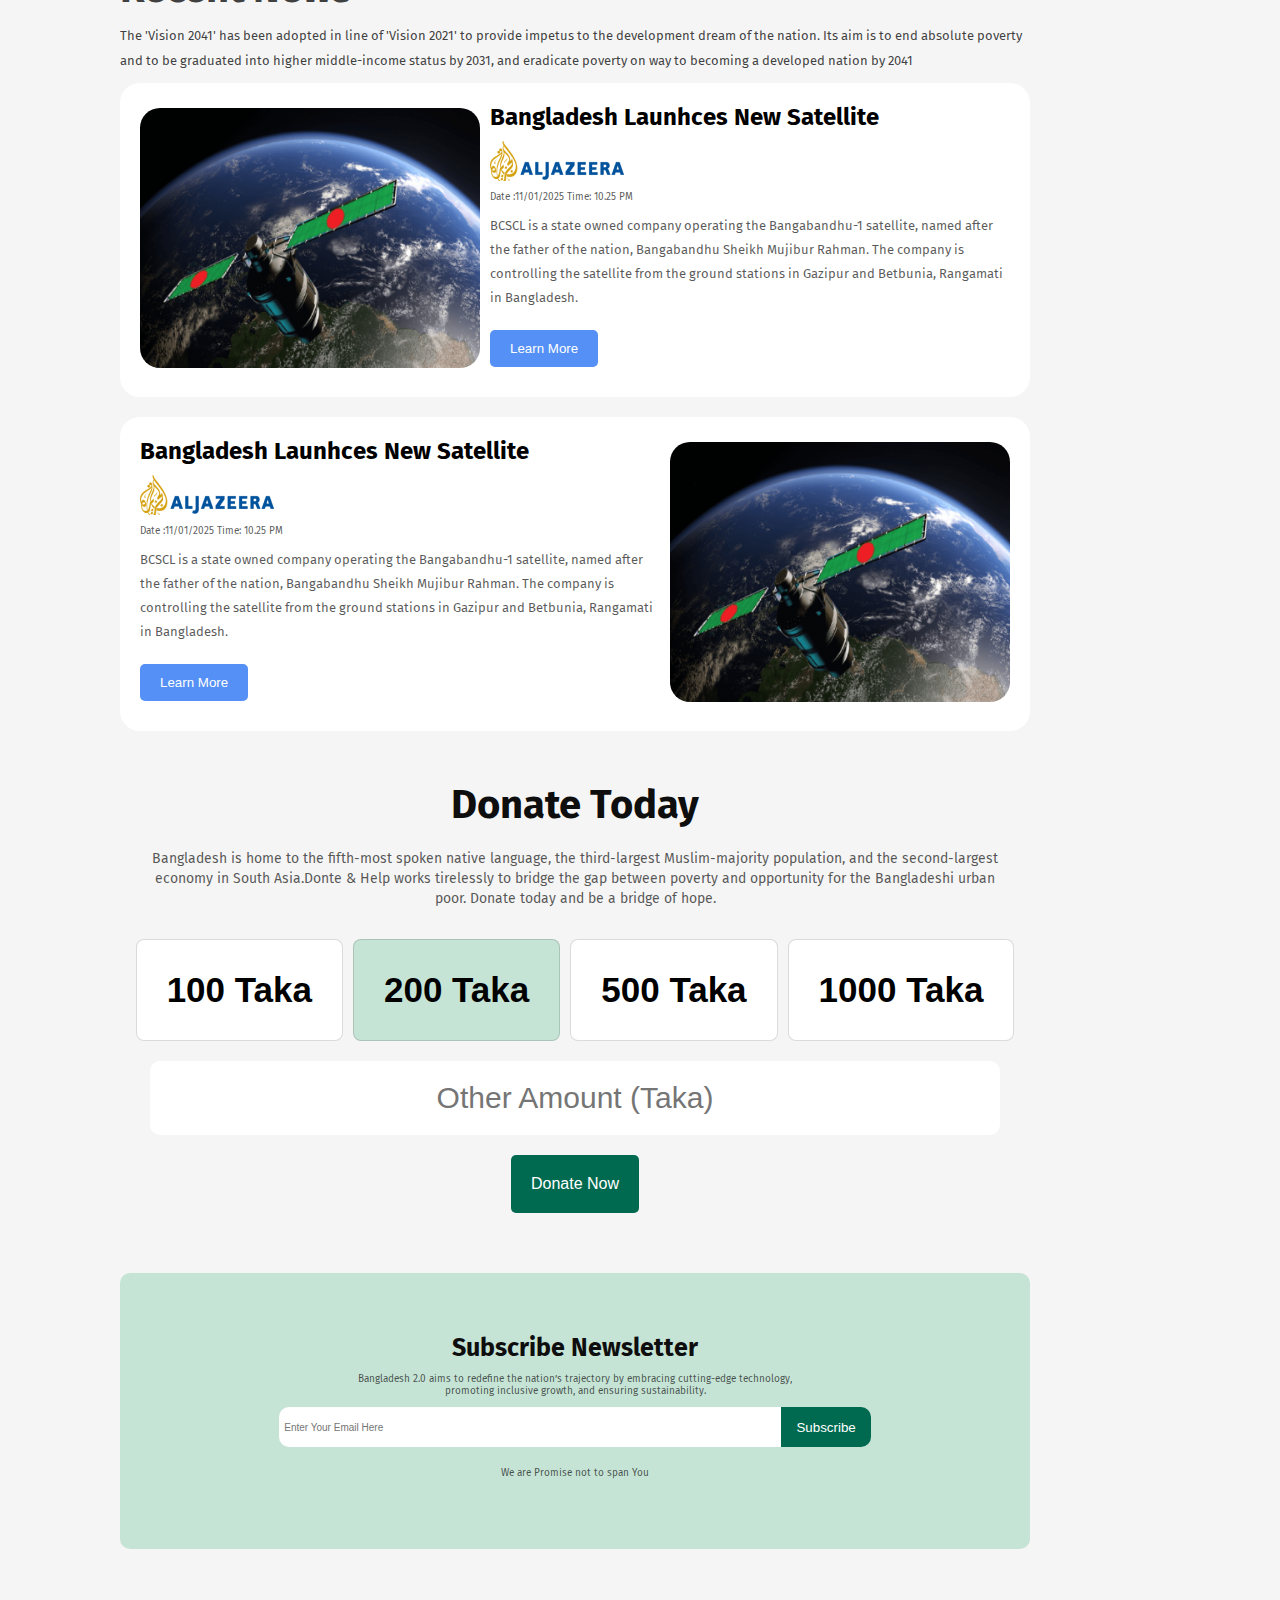
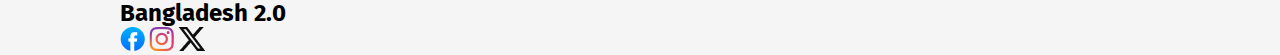
==== commit 542d6ef3: "Subscrib Part Update" ====
--- a/File/index.html
+++ b/File/index.html
@@ -190,18 +190,43 @@
               <button class="btn5 hover6">500 Taka</button>
             </div>
             <div>
-              <button class="btn5 hover6">1000 Taka</button>
+              <button class="btn5 hover6q">1000 Taka</button>
             </div>
           </div>
           <div class="donet_input">
-            <h1>
-              Other Amount (Taka)
-            </h1>
+            <input type="text" placeholder="Other Amount (Taka)">
           </div>
           <div class="btn7">
             <button class="btn8 hover3">Donate Now</button>
           </div>
           
         </section>
+        <!-- Subscribe part -->
+         <section class="main">
+            <div class="subscrib">
+              <div class="sub_ph">
+                <h2>Subscribe Newsletter</h2>
+                <p>Bangladesh 2.0 aims to redefine the nation’s trajectory by embracing cutting-edge technology,<br/> promoting inclusive growth, and ensuring sustainability. </p>
+              </div>
+              <div class="sub_input">
+                <input placeholder="Enter Your Email Here" type="text"> <button class="hover8" >Subscribe</button>
+                
+              </div>
+              <p class="promise">We are Promise not to span You</p>
+            </div>
+         </section>
+         <!-- Footer part -->
+         <footer class="main" >
+            <div class="footer">
+              <div>
+                <h2>Bangladesh 2.0</h2>
+                <div>
+                  <img src="../assets/facebook.png" alt="">
+                  <img src="../assets/instagram.png" alt="">
+                  <img src="../assets/x.png" alt="">
+                </div>
+              </div>
+            </div>
+         </footer> 
   </body>
 </html>
--- a/File/style.css
+++ b/File/style.css
@@ -11,7 +11,6 @@
 }
 .main{
   max-width: 910px;
-  /* height: auto; */
   margin-left: 120px;
   margin-right: 120px;
 }
@@ -107,6 +106,32 @@
   cursor: pointer;
   transition-duration: 0.4s;
 }
+.hover6:hover{
+  background-color: #a0e708;
+  color:white;
+  cursor: pointer;
+  transition-duration: 0.4s;
+}
+.hover7:hover{
+  background-color: #a0e708;
+  color:white;
+  cursor: pointer;
+  transition-duration: 0.4s;
+}
+.hover8:hover{
+  background-color: #6f1be3;
+  color:white;
+  cursor: pointer;
+  transition-duration: 0.4s;
+}
+.hover9:hover{
+  background-color: #a0e708;
+  color:white;
+  cursor: pointer;
+  transition-duration: 0.4s;
+}
+
+
 
 .hero_sec2{
   padding-right: 35px;
@@ -311,7 +336,7 @@
 }
 .donate{
   text-align: center;
-  margin-top: 100px;
+  margin-top: 50px;
 }
 .donate h1{
 color: #0e0e0e;
@@ -325,6 +350,7 @@
 font-size: 14px;
 line-height: 20px;
 margin-bottom: 20px;
+padding:0 20px;
 
 }
 .btn5{
@@ -370,10 +396,13 @@
   justify-content: center;
   align-items: center;
 }
-.donet_input h1 {
+.donet_input input {
   text-align: center;
-  padding: 10px;
+  font-size: 30px;
+  padding: 20px;
   color:#b6b6b6;
+  border: none;
+  outline: none;
 }
 .btn7{
   display: flex;
@@ -389,4 +418,67 @@
   border-radius: 5px;
   margin-top: 20px;
   margin-bottom: 10px;
+}
+.subscrib{
+  background-color: #C6E4D6;
+  display: flex;
+  justify-content: center;
+  align-items: center;
+  flex-direction: column;
+  text-align: center;
+  border-radius: 10px ;
+  margin-bottom: 50px;
+  margin-top: 50px;
+  padding: 50px 0;
+  
+}
+
+.subscrib input{
+ 
+  text-align: center;
+  font-size: 10px;
+  padding: 5px;
+  color:#b6b6b6;
+  border: none;
+  outline: none;
+  width:100%;
+  text-align: start;
+  border-radius: 10px 0px 0px 10px;
+}
+.sub_input{
+  display: flex;
+  border-radius: 10px ;
+  width: 65%;
+  height: 40px;
+  margin-top: 10px;
+  
+}
+.sub_ph h2 {
+  color: #0E0E0E;
+  font-size: 25px;
+  margin-top: 10px;
+  margin-bottom: 10px;
+}
+.sub_ph p{
+  color: #0E0E0EB3;
+  font-size: 10px;
+  margin-top: 10px;
+  
+}
+.promise{
+  color: #0E0E0EB3;
+  font-size: 10px;
+  margin-bottom: 20px;
+  margin-top: 20px;
+
+}
+.sub_input button{
+  background-color: #006A50;
+  color: white;
+  border: none;
+  padding:0 15px;
+  border-radius: 0px 10px 10px 0px;
+}
+.footer{
+  
 }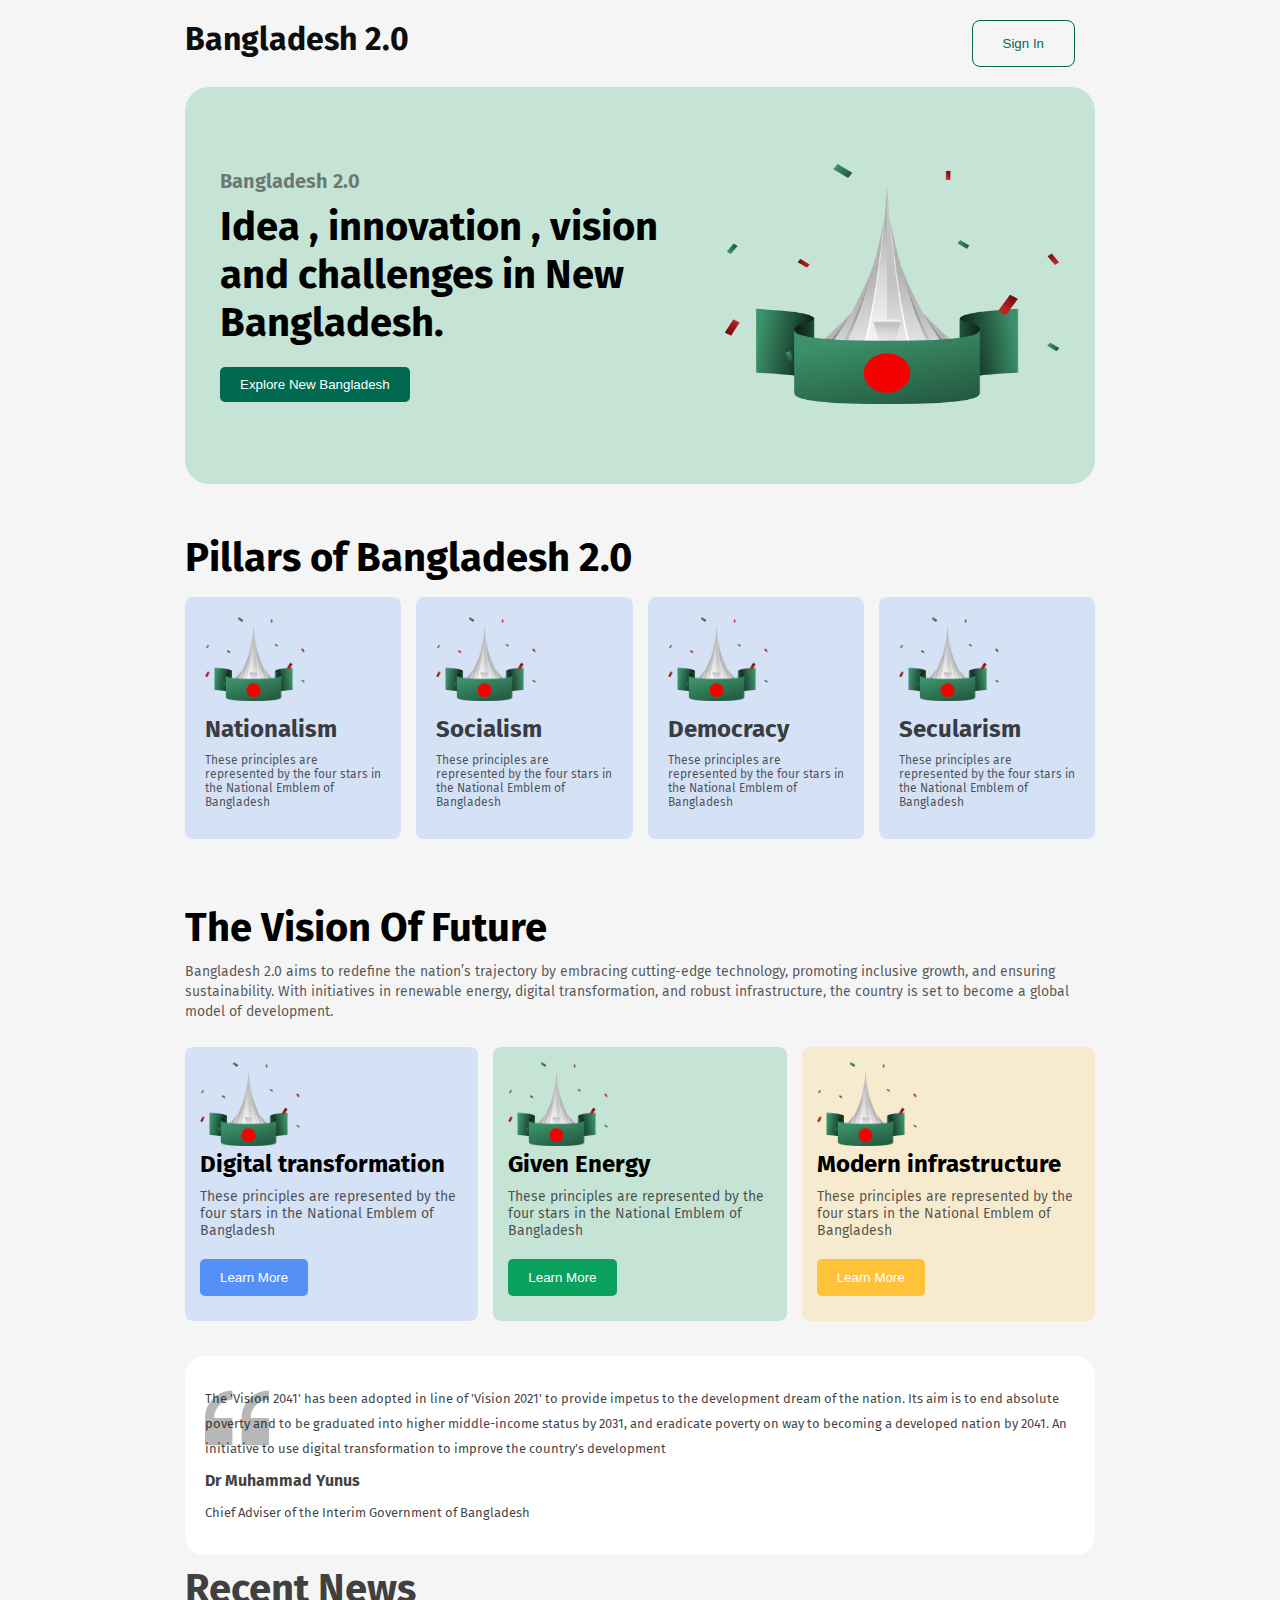
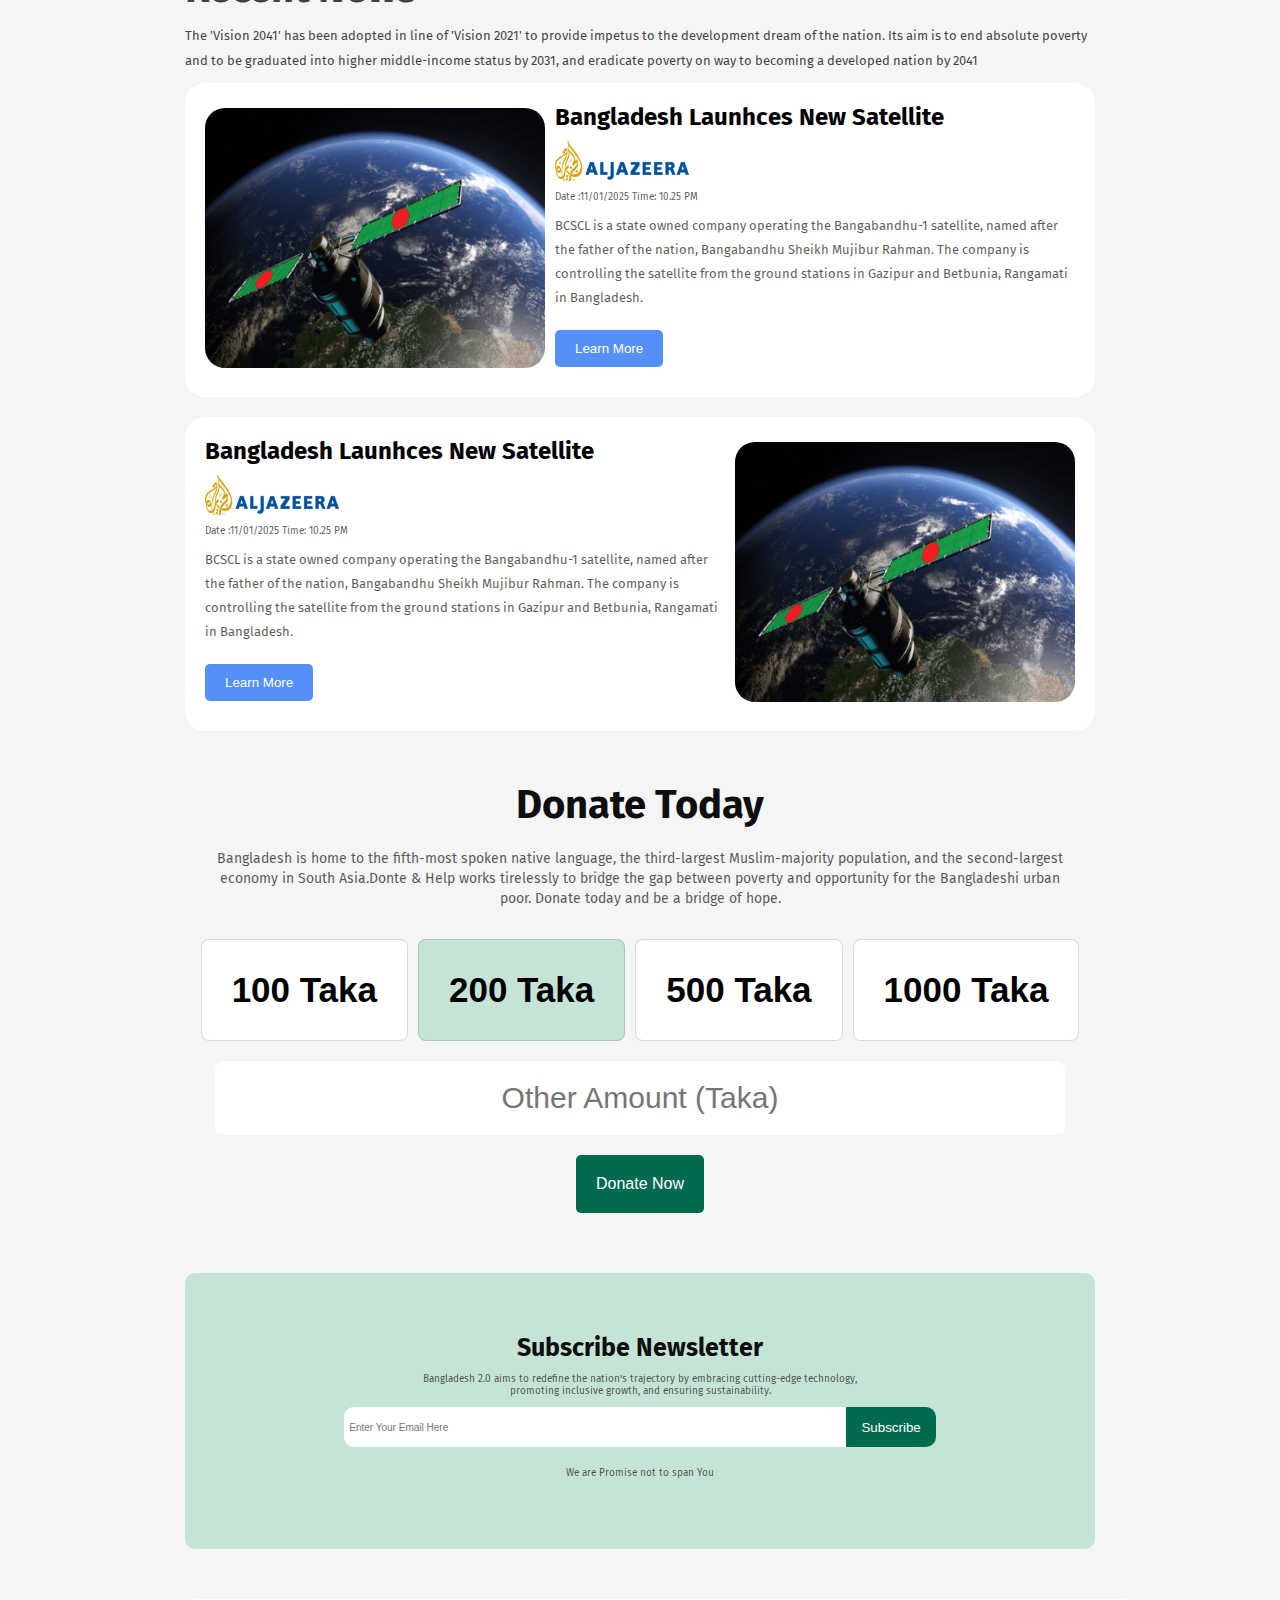
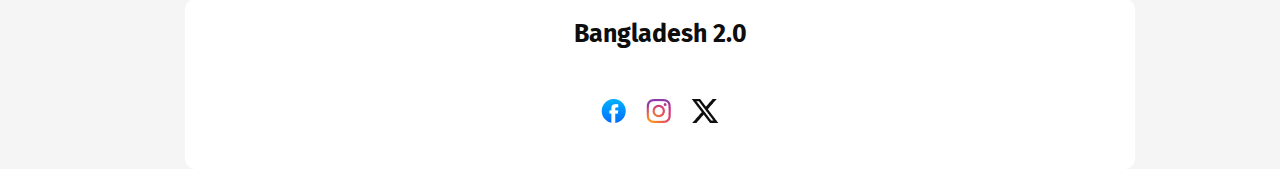
==== commit f011d757: "finally Card hover Effect update and finished" ====
--- a/File/index.html
+++ b/File/index.html
@@ -34,7 +34,7 @@
       <div class="main_pillars">
         <h1>Pillars of Bangladesh 2.0</h1>
         <div class="sub_pillars">
-          <div class="pillars1">
+          <div class="pillars1 hover10">
             <div>
               <img class="pillars_img" src="../assets/hero.png" alt="" />
             </div>
@@ -44,7 +44,7 @@
               Emblem of Bangladesh
             </p>
           </div>
-          <div class="pillars1">
+          <div class="pillars1 hover10">
             <div>
               <img class="pillars_img" src="../assets/hero.png" alt="" />
             </div>
@@ -54,7 +54,7 @@
               Emblem of Bangladesh
             </p>
           </div>
-          <div class="pillars1">
+          <div class="pillars1 hover10">
             <div>
               <img class="pillars_img" src="../assets/hero.png" alt="" />
             </div>
@@ -64,7 +64,7 @@
               Emblem of Bangladesh
             </p>
           </div>
-          <div class="pillars1">
+          <div class="pillars1 hover10">
             <div>
               <img class="pillars_img" src="../assets/hero.png" alt="" />
             </div>
@@ -89,7 +89,7 @@
           become a global model of development.
         </p>
         <div class="sub_pillars">
-          <div class="pillars2">
+          <div class="pillars2 hover11">
             <div>
               <img class="pillars_img" src="../assets/hero.png" alt="" />
             </div>
@@ -100,7 +100,7 @@
             </p>
             <button class="btn2 hover3">Learn More</button>
           </div>
-          <div class="pillars3">
+          <div class="pillars3 hover12">
             <div>
               <img class="pillars_img" src="../assets/hero.png" alt="" />
             </div>
@@ -111,7 +111,7 @@
             </p>
             <button class="btn3 hover4">Learn More</button>
           </div>
-          <div class="pillars4">
+          <div class="pillars4 hover13">
             <div>
               <img class="pillars_img" src="../assets/hero.png" alt="" />
             </div>
@@ -126,107 +126,136 @@
       </div>
     </section>
     <!-- Comment Part -->
-     <section class="main">
+    <section class="main">
       <div class="whitespace">
         <div class="quatation">
-          <p>The 'Vision 2041' has been adopted in line of 'Vision 2021' to provide impetus to the development dream of the nation. Its aim is to end absolute poverty and to be graduated into higher middle-income status by 2031, and eradicate poverty on way to becoming a developed nation by 2041. An initiative to use digital transformation to improve the country's development</p>
+          <p>
+            The 'Vision 2041' has been adopted in line of 'Vision 2021' to
+            provide impetus to the development dream of the nation. Its aim is
+            to end absolute poverty and to be graduated into higher
+            middle-income status by 2031, and eradicate poverty on way to
+            becoming a developed nation by 2041. An initiative to use digital
+            transformation to improve the country's development
+          </p>
           <h3>Dr Muhammad Yunus</h3>
-          <p>Chief Adviser of the Interim Government of Bangladesh </p>
-        </div>
-      </div>
-      
-
-     </section>
-     <!-- Recent News Part -->
-      <section class="main">
-        <div class="recent">
-          <h1>Recent News</h1>
-          <p>The 'Vision 2041' has been adopted in line of 'Vision 2021' to provide impetus to the development dream of the nation. Its aim is to end absolute poverty and to be graduated into higher middle-income status by 2031, and eradicate poverty on way to becoming a developed nation by 2041</p>
-        </div>
-        <div class="Satellite">
+          <p>Chief Adviser of the Interim Government of Bangladesh</p>
+        </div>
+      </div>
+    </section>
+    <!-- Recent News Part -->
+    <section class="main">
+      <div class="recent">
+        <h1>Recent News</h1>
+        <p>
+          The 'Vision 2041' has been adopted in line of 'Vision 2021' to provide
+          impetus to the development dream of the nation. Its aim is to end
+          absolute poverty and to be graduated into higher middle-income status
+          by 2031, and eradicate poverty on way to becoming a developed nation
+          by 2041
+        </p>
+      </div>
+      <div class="Satellite">
+        <div>
+          <img class="stimg" src="../assets/satelite.png" alt="" />
+        </div>
+        <div>
+          <h2>Bangladesh Launhces New Satellite</h2>
           <div>
-            <img class="stimg" src="../assets/satelite.png" alt="">
-          </div>
+            <img src="../assets/al-jazeera.png" alt="" />
+          </div>
+          <span>Date :11/01/2025 Time: 10.25 PM</span>
+          <p>
+            BCSCL is a state owned company operating the Bangabandhu-1
+            satellite, named after the father of the nation, Bangabandhu Sheikh
+            Mujibur Rahman. The company is controlling the satellite from the
+            ground stations in Gazipur and Betbunia, Rangamati in Bangladesh.
+          </p>
+          <button class="btn2 hover3">Learn More</button>
+        </div>
+      </div>
+      <div class="Satellite">
+        <div>
+          <h2>Bangladesh Launhces New Satellite</h2>
           <div>
-             <h2>Bangladesh Launhces New Satellite</h2>
-             <div>
-              <img src="../assets/al-jazeera.png" alt="">
-             </div>
-             <span>Date :11/01/2025 Time: 10.25 PM</span>
-             <p> BCSCL is a state owned company operating the Bangabandhu-1 satellite, named after the father of the nation, Bangabandhu Sheikh Mujibur Rahman. The company is controlling the satellite from the ground stations in Gazipur and Betbunia, Rangamati in Bangladesh.</p>
-             <button class="btn2 hover3">Learn More</button>
-          </div>
-        </div>
-        <div class="Satellite">
-          
-          <div>
-             <h2>Bangladesh Launhces New Satellite</h2>
-             <div>
-              <img src="../assets/al-jazeera.png" alt="">
-             </div>
-             <span>Date :11/01/2025 Time: 10.25 PM</span>
-             <p> BCSCL is a state owned company operating the Bangabandhu-1 satellite, named after the father of the nation, Bangabandhu Sheikh Mujibur Rahman. The company is controlling the satellite from the ground stations in Gazipur and Betbunia, Rangamati in Bangladesh.</p>
-             <button class="btn2 hover3">Learn More</button>
-          </div>
-          <div>
-            <img class="stimg" src="../assets/satelite.png" alt="">
-          </div>
-        </div>
-      </section>
-       <!-- Donate Part -->
-        <section class="main">
-          <div class="donate">
-            <h1>Donate Today</h1>
-            <p> Bangladesh is home to the fifth-most spoken native language, the third-largest Muslim-majority population, and the second-largest economy in South Asia.Donte & Help works tirelessly to bridge the gap between poverty and opportunity for the Bangladeshi urban poor. Donate today and be a bridge of hope.</p>
-          </div>
-          <div class="donate_price">
-            <div>
-              <button class="btn5 hover6">100 Taka</button>
-            </div>
-            <div>
-              <button class="btn6 hover6">200 Taka</button>
-            </div>
-            <div>
-              <button class="btn5 hover6">500 Taka</button>
-            </div>
-            <div>
-              <button class="btn5 hover6q">1000 Taka</button>
-            </div>
-          </div>
-          <div class="donet_input">
-            <input type="text" placeholder="Other Amount (Taka)">
-          </div>
-          <div class="btn7">
-            <button class="btn8 hover3">Donate Now</button>
-          </div>
-          
-        </section>
-        <!-- Subscribe part -->
-         <section class="main">
-            <div class="subscrib">
-              <div class="sub_ph">
-                <h2>Subscribe Newsletter</h2>
-                <p>Bangladesh 2.0 aims to redefine the nation’s trajectory by embracing cutting-edge technology,<br/> promoting inclusive growth, and ensuring sustainability. </p>
-              </div>
-              <div class="sub_input">
-                <input placeholder="Enter Your Email Here" type="text"> <button class="hover8" >Subscribe</button>
-                
-              </div>
-              <p class="promise">We are Promise not to span You</p>
-            </div>
-         </section>
-         <!-- Footer part -->
-         <footer class="main" >
-            <div class="footer">
-              <div>
-                <h2>Bangladesh 2.0</h2>
-                <div>
-                  <img src="../assets/facebook.png" alt="">
-                  <img src="../assets/instagram.png" alt="">
-                  <img src="../assets/x.png" alt="">
-                </div>
-              </div>
-            </div>
-         </footer> 
+            <img src="../assets/al-jazeera.png" alt="" />
+          </div>
+          <span>Date :11/01/2025 Time: 10.25 PM</span>
+          <p>
+            BCSCL is a state owned company operating the Bangabandhu-1
+            satellite, named after the father of the nation, Bangabandhu Sheikh
+            Mujibur Rahman. The company is controlling the satellite from the
+            ground stations in Gazipur and Betbunia, Rangamati in Bangladesh.
+          </p>
+          <button class="btn2 hover3">Learn More</button>
+        </div>
+        <div>
+          <img class="stimg" src="../assets/satelite.png" alt="" />
+        </div>
+      </div>
+    </section>
+    <!-- Donate Part -->
+    <section class="main">
+      <div class="donate">
+        <h1>Donate Today</h1>
+        <p>
+          Bangladesh is home to the fifth-most spoken native language, the
+          third-largest Muslim-majority population, and the second-largest
+          economy in South Asia.Donte & Help works tirelessly to bridge the gap
+          between poverty and opportunity for the Bangladeshi urban poor. Donate
+          today and be a bridge of hope.
+        </p>
+      </div>
+      <div class="donate_price">
+        <div>
+          <button class="btn5 hover6">100 Taka</button>
+        </div>
+        <div>
+          <button class="btn6 hover6">200 Taka</button>
+        </div>
+        <div>
+          <button class="btn5 hover6">500 Taka</button>
+        </div>
+        <div>
+          <button class="btn5 hover6">1000 Taka</button>
+        </div>
+      </div>
+      <div class="donet_input">
+        <input type="text" placeholder="Other Amount (Taka)" />
+      </div>
+      <div class="btn7">
+        <button class="btn8 hover3">Donate Now</button>
+      </div>
+    </section>
+    <!-- Subscribe part -->
+    <section class="main">
+      <div class="subscrib">
+        <div class="sub_ph">
+          <h2>Subscribe Newsletter</h2>
+          <p>
+            Bangladesh 2.0 aims to redefine the nation’s trajectory by embracing
+            cutting-edge technology,<br />
+            promoting inclusive growth, and ensuring sustainability.
+          </p>
+        </div>
+        <div class="sub_input">
+          <input placeholder="Enter Your Email Here" type="text" />
+          <button class="hover9">Subscribe</button>
+        </div>
+        <p class="promise">We are Promise not to span You</p>
+      </div>
+    </section>
+    <!-- Footer part -->
+    <footer class="main">
+      <div class="myfooter">
+        <div>
+          <h2 class="fth2">Bangladesh 2.0</h2>
+          <div class="footer_pic">
+            <img src="../assets/facebook.png" alt="" />
+            <img src="../assets/instagram.png" alt="" />
+            <img src="../assets/x.png" alt="" />
+          </div>
+        </div>
+      </div>
+    </footer>
   </body>
 </html>
--- a/File/style.css
+++ b/File/style.css
@@ -1,39 +1,39 @@
-@import url('https://fonts.googleapis.com/css2?family=Fira+Sans:ital,wght@0,100;0,200;0,300;0,400;0,500;0,600;1,100;1,200;1,300;1,400;1,500;1,600&display=swap');
-
-*{
+@import url("https://fonts.googleapis.com/css2?family=Fira+Sans:ital,wght@0,100;0,200;0,300;0,400;0,500;0,600;1,100;1,200;1,300;1,400;1,500;1,600&display=swap");
+
+* {
   padding: 0px;
   margin: 0px;
 }
 
-body{
+body {
   background-color: #f5f5f5;
   font-family: "Fira Sans", serif;
 }
-.main{
+.main {
   max-width: 910px;
-  margin-left: 120px;
-  margin-right: 120px;
+  /* margin-left: 120px;
+  margin-right: 120px; */
+  margin: 0 auto;
 }
 /* Navbar aria */
-.myNavbar{
+.myNavbar {
   display: flex;
   justify-content: space-between;
   flex-wrap: wrap;
   margin-top: 20px;
   margin-bottom: 20px;
-  padding: 0  20px 0  0;
-}
-
-.myNavbar h1{
+  padding: 0 20px 0 0;
+}
+
+.myNavbar h1 {
   color: #0e0e0e;
   font-family: Fira Sans;
   font-size: 32px;
   font-weight: 700;
   line-height: 38px;
-  
-}
-
-.myNavbar button{
+}
+
+.myNavbar button {
   color: #006a50;
   background-color: #f5f5f5;
   padding: 15px 30px 15px 30px;
@@ -42,7 +42,7 @@
   box-sizing: border-box;
 }
 /* Hero aria */
-.hero_main{
+.hero_main {
   width: 910px;
   height: 397px;
   background-color: #c6e4d6;
@@ -51,148 +51,188 @@
   justify-content: space-around;
   align-items: center;
   border-radius: 24px;
-  
-}
-
-.hero_sec1{
+}
+
+.hero_sec1 {
   padding: 35px;
 }
 
-.hero_sec1 h4{
+.hero_sec1 h4 {
   font-size: 20px;
   margin-bottom: 10px;
-  color:#0E0E0E80;
-}
-
-.hero_sec1 h1{
-font-size: 40px;
-margin-bottom: 20px;
-}
-
-.hero_sec1 button{
+  color: #0e0e0e80;
+}
+
+.hero_sec1 h1 {
+  font-size: 40px;
+  margin-bottom: 20px;
+}
+
+.hero_sec1 button {
   padding: 10px 20px 10px 20px;
   color: white;
-  background-color: #006A50;
+  background-color: #006a50;
   border: none;
   border-radius: 5px;
 }
-.hover1:hover{
-  background-color: #04AA6D;
-  color: white;
-  cursor: pointer;
-  transition-duration: 0.4s;
-}
-.hover2:hover{
-  background-color: #008CBA;
-  color:white;
-  cursor: pointer;
-  transition-duration: 0.4s;
-}
-.hover3:hover{
+.hover1:hover {
+  background-color: #04aa6d;
+  color: white;
+  cursor: pointer;
+  transition-duration: 0.4s;
+}
+.hover2:hover {
+  background-color: #008cba;
+  color: white;
+  cursor: pointer;
+  transition-duration: 0.4s;
+}
+.hover3:hover {
   background-color: #139907;
-  color:white;
-  cursor: pointer;
-  transition-duration: 0.4s;
-}
-.hover4:hover{
+  color: white;
+  cursor: pointer;
+  transition-duration: 0.4s;
+}
+.hover4:hover {
   background-color: #7e09ed;
-  color:white;
-  cursor: pointer;
-  transition-duration: 0.4s;
-}
-.hover5:hover{
+  color: white;
+  cursor: pointer;
+  transition-duration: 0.4s;
+}
+.hover5:hover {
   background-color: #a0e708;
-  color:white;
-  cursor: pointer;
-  transition-duration: 0.4s;
-}
-.hover6:hover{
+  color: white;
+  cursor: pointer;
+  transition-duration: 0.4s;
+}
+.hover6:hover {
   background-color: #a0e708;
-  color:white;
-  cursor: pointer;
-  transition-duration: 0.4s;
-}
-.hover7:hover{
+  color: white;
+  cursor: pointer;
+  transition-duration: 0.4s;
+}
+.hover7:hover {
   background-color: #a0e708;
-  color:white;
-  cursor: pointer;
-  transition-duration: 0.4s;
-}
-.hover8:hover{
+  color: white;
+  cursor: pointer;
+  transition-duration: 0.4s;
+}
+.hover8:hover {
   background-color: #6f1be3;
-  color:white;
-  cursor: pointer;
-  transition-duration: 0.4s;
-}
-.hover9:hover{
+  color: white;
+  cursor: pointer;
+  transition-duration: 0.4s;
+}
+.hover9:hover {
   background-color: #a0e708;
-  color:white;
-  cursor: pointer;
-  transition-duration: 0.4s;
-}
-
-
-
-.hero_sec2{
+  color: white;
+  cursor: pointer;
+  transition-duration: 0.4s;
+}
+.hover10:hover {
+  background-color: #a0e708;
+  cursor: pointer;
+  transition-duration: 0.4s;
+  && p:hover {
+    color: white;
+  }
+  && h2 {
+    color: white;
+  }
+}
+.hover11:hover {
+  background-color: #4545e86e;
+  cursor: pointer;
+  transition-duration: 0.4s;
+  && p:hover {
+    color: white;
+  }
+  && h2 {
+    color: white;
+  }
+}
+.hover12:hover {
+  background-color: #7f09ed80;
+  cursor: pointer;
+  transition-duration: 0.4s;
+  && p:hover {
+    color: white;
+  }
+  && h2 {
+    color: white;
+  }
+}
+.hover13:hover {
+  background-color: #c2f22380;
+  cursor: pointer;
+  transition-duration: 0.4s;
+  && p:hover {
+    color: white;
+  }
+  && h2 {
+    color: white;
+  }
+}
+
+.hero_sec2 {
   padding-right: 35px;
 }
 
-.hero_pic{
+.hero_pic {
   width: 336px;
   height: 240px;
 }
 /* Vision aria */
-.main_pillars{
-  margin-top:50px;
-  margin-bottom: 20px;
-}
-.main_pillars h1{
+.main_pillars {
+  margin-top: 50px;
+  margin-bottom: 20px;
+}
+.main_pillars h1 {
   font-size: 40px;
 }
-.pillars1{
+.pillars1 {
   background-color: rgba(84, 144, 245, 0.2);
   border-radius: 8px;
   margin-top: 15px;
   margin-bottom: 15px;
   padding: 20px;
- 
-}
-.pillars2{
+}
+.pillars2 {
   background-color: rgba(84, 144, 245, 0.2);
   border-radius: 8px;
   margin-top: 15px;
   margin-bottom: 15px;
   padding: 15px;
 }
-.pillars3{
+.pillars3 {
   background-color: rgb(198, 228, 214);
   border-radius: 8px;
   margin-top: 15px;
   margin-bottom: 15px;
   padding: 15px;
 }
-.pillars4{
+.pillars4 {
   background-color: rgb(247, 235, 207);
   border-radius: 8px;
   margin-top: 15px;
   margin-bottom: 15px;
   padding: 15px;
 }
-.pillars4 p{
+.pillars4 p {
   color: rgba(14, 14, 14, 0.7);
   font-size: 14px;
   margin-bottom: 10px;
   margin-top: 10px;
   margin-bottom: 10px;
 }
-.pillars2 p{
+.pillars2 p {
   color: rgba(14, 14, 14, 0.7);
   font-size: 14px;
   margin-bottom: 10px;
   margin-top: 10px;
   margin-bottom: 10px;
 }
-.pillars3 p{
+.pillars3 p {
   color: rgba(14, 14, 14, 0.7);
   font-size: 14px;
   margin-bottom: 10px;
@@ -200,39 +240,37 @@
   margin-bottom: 10px;
 }
 
-.pillars1 p{
+.pillars1 p {
   color: rgba(14, 14, 14, 0.7);
   font-size: 12px;
   margin-bottom: 10px;
   margin-top: 10px;
   margin-bottom: 10px;
 }
-.pillars1 h2{
+.pillars1 h2 {
   color: rgba(14, 14, 14, 0.8);
   margin-bottom: 10px;
   margin-top: 10px;
 }
-.pillars_img{
+.pillars_img {
   width: 100px;
   height: auto;
-
-}
-.sub_pillars{
+}
+.sub_pillars {
   display: flex;
   gap: 15px;
   justify-content: center;
-  align-items: center ;
+  align-items: center;
   margin: 0 auto;
 }
-.pera{
-  color:rgba(14, 14, 14, 0.7);
+.pera {
+  color: rgba(14, 14, 14, 0.7);
   font-size: 14px;
   line-height: 20px;
   margin-top: 10px;
   margin-bottom: 10px;
-  
-}
-.btn3{
+}
+.btn3 {
   background-color: #09a15c;
   color: white;
   padding: 11px 20px 11px 20px;
@@ -241,7 +279,7 @@
   margin-top: 10px;
   margin-bottom: 10px;
 }
-.btn2{
+.btn2 {
   background-color: #5490f5;
   color: white;
   padding: 11px 20px 11px 20px;
@@ -250,7 +288,7 @@
   margin-top: 10px;
   margin-bottom: 10px;
 }
-.btn4{
+.btn4 {
   background-color: #ffc239;
   color: white;
   padding: 11px 20px 11px 20px;
@@ -259,46 +297,45 @@
   margin-top: 10px;
   margin-bottom: 10px;
 }
-.whitespace{
+.whitespace {
   background-color: white;
   padding: 20px;
   border-radius: 20px;
   margin-bottom: 10px;
   margin-top: 10px;
 }
-.quatation{
-  background-image: url('../assets/quote-bg.png');
+.quatation {
+  background-image: url("../assets/quote-bg.png");
   background-repeat: no-repeat;
-
- }
-
-.quatation p{
+}
+
+.quatation p {
   color: rgba(14, 14, 14, 0.8);
   font-size: 13px;
   margin-top: 10px;
   margin-bottom: 10px;
   line-height: 25px;
 }
-.quatation h3{
+.quatation h3 {
   color: rgba(14, 14, 14, 0.8);
   font-size: 16px;
   margin-top: 10px;
   margin-bottom: 10px;
 }
-.recent p{
+.recent p {
   color: rgba(14, 14, 14, 0.8);
   font-size: 13px;
   margin-top: 10px;
   margin-bottom: 10px;
   line-height: 25px;
 }
-.recent h1{
+.recent h1 {
   color: rgba(14, 14, 14, 0.8);
   font-size: 40px;
   margin-top: 10px;
   margin-bottom: 10px;
 }
-.Satellite{
+.Satellite {
   display: flex;
   justify-content: center;
   align-items: center;
@@ -308,52 +345,49 @@
   margin-bottom: 20px;
   margin-top: 10px;
   gap: 10px;
-
-}
-.Satellite p{
+}
+.Satellite p {
   color: rgba(14, 14, 14, 0.7);
   font-size: 13px;
   font-weight: 400;
   line-height: 24px;
   margin-bottom: 10px;
   margin-top: 10px;
-  
-}
-.Satellite span{
+}
+.Satellite span {
   color: rgba(14, 14, 14, 0.7);
   font-size: 10px;
   font-weight: 400;
   margin-bottom: 10px;
   margin-top: 10px;
 }
-.stimg{
+.stimg {
   width: 340px;
   height: 260px;
   border-radius: 20px;
 }
-.Satellite h2{
-  margin-bottom: 10px;
-}
-.donate{
+.Satellite h2 {
+  margin-bottom: 10px;
+}
+.donate {
   text-align: center;
   margin-top: 50px;
 }
-.donate h1{
-color: #0e0e0e;
-font-family: Fira Sans;
-font-size: 40px;
-font-weight: 700;
-margin-bottom: 20px;
-}
-.donate p{
-color: rgba(14, 14, 14, 0.7);
-font-size: 14px;
-line-height: 20px;
-margin-bottom: 20px;
-padding:0 20px;
-
-}
-.btn5{
+.donate h1 {
+  color: #0e0e0e;
+  font-family: Fira Sans;
+  font-size: 40px;
+  font-weight: 700;
+  margin-bottom: 20px;
+}
+.donate p {
+  color: rgba(14, 14, 14, 0.7);
+  font-size: 14px;
+  line-height: 20px;
+  margin-bottom: 20px;
+  padding: 0 20px;
+}
+.btn5 {
   background-color: white;
   color: black;
   padding: 11px 20px 11px 20px;
@@ -362,19 +396,19 @@
   border: 1px solid rgba(14, 14, 14, 0.15);
   box-sizing: border-box;
   border-radius: 8px;
-  padding:30px 30px;
-  margin-top: 10px;
-  margin-bottom: 10px;
-}
-.donate_price{
+  padding: 30px 30px;
+  margin-top: 10px;
+  margin-bottom: 10px;
+}
+.donate_price {
   display: flex;
   justify-content: center;
   align-items: center;
   gap: 10px;
   margin-bottom: 10px;
 }
-.btn6{
-  background-color: #C6E4D6;
+.btn6 {
+  background-color: #c6e4d6;
   color: black;
   padding: 11px 20px 11px 20px;
   font-size: 35px;
@@ -382,11 +416,11 @@
   border: 1px solid rgba(14, 14, 14, 0.15);
   box-sizing: border-box;
   border-radius: 8px;
-  padding:30px 30px;
-  margin-top: 10px;
-  margin-bottom: 10px;
-}
-.donet_input{
+  padding: 30px 30px;
+  margin-top: 10px;
+  margin-bottom: 10px;
+}
+.donet_input {
   background-color: white;
   width: 850px;
   height: auto;
@@ -400,85 +434,100 @@
   text-align: center;
   font-size: 30px;
   padding: 20px;
-  color:#b6b6b6;
+  color: #b6b6b6;
   border: none;
   outline: none;
 }
-.btn7{
-  display: flex;
-  justify-content: center;
-  align-items: center;
-}
-.btn8{
-  background-color: #006A50;
+.btn7 {
+  display: flex;
+  justify-content: center;
+  align-items: center;
+}
+.btn8 {
+  background-color: #006a50;
   color: white;
   font-size: 16px;
-  padding:20px 20px;
+  padding: 20px 20px;
   border: none;
   border-radius: 5px;
   margin-top: 20px;
   margin-bottom: 10px;
 }
-.subscrib{
-  background-color: #C6E4D6;
+.subscrib {
+  background-color: #c6e4d6;
   display: flex;
   justify-content: center;
   align-items: center;
   flex-direction: column;
   text-align: center;
-  border-radius: 10px ;
+  border-radius: 10px;
   margin-bottom: 50px;
   margin-top: 50px;
   padding: 50px 0;
-  
-}
-
-.subscrib input{
- 
+}
+
+.subscrib input {
   text-align: center;
   font-size: 10px;
   padding: 5px;
-  color:#b6b6b6;
+  color: #b6b6b6;
   border: none;
   outline: none;
-  width:100%;
+  width: 100%;
   text-align: start;
   border-radius: 10px 0px 0px 10px;
 }
-.sub_input{
-  display: flex;
-  border-radius: 10px ;
+.sub_input {
+  display: flex;
+  border-radius: 10px;
   width: 65%;
   height: 40px;
   margin-top: 10px;
-  
 }
 .sub_ph h2 {
-  color: #0E0E0E;
+  color: #0e0e0e;
   font-size: 25px;
   margin-top: 10px;
   margin-bottom: 10px;
 }
-.sub_ph p{
-  color: #0E0E0EB3;
+.sub_ph p {
+  color: #0e0e0eb3;
   font-size: 10px;
   margin-top: 10px;
-  
-}
-.promise{
-  color: #0E0E0EB3;
+}
+.promise {
+  color: #0e0e0eb3;
   font-size: 10px;
   margin-bottom: 20px;
   margin-top: 20px;
-
-}
-.sub_input button{
-  background-color: #006A50;
-  color: white;
-  border: none;
-  padding:0 15px;
+}
+.sub_input button {
+  background-color: #006a50;
+  color: white;
+  border: none;
+  padding: 0 15px;
   border-radius: 0px 10px 10px 0px;
 }
-.footer{
-  
-}+.myfooter {
+  background-color: white;
+  padding: 0 20px;
+  width: 100%;
+  height: 170px;
+  border-radius: 10px;
+
+  text-align: center;
+}
+.fth2 {
+  color: #0e0e0e;
+  font-size: 25px;
+  padding: 20px;
+}
+
+.footer_pic {
+  display: flex;
+  justify-content: center;
+  align-items: center;
+  gap: 20px;
+  margin-top: 20px;
+  padding: 10px;
+}
